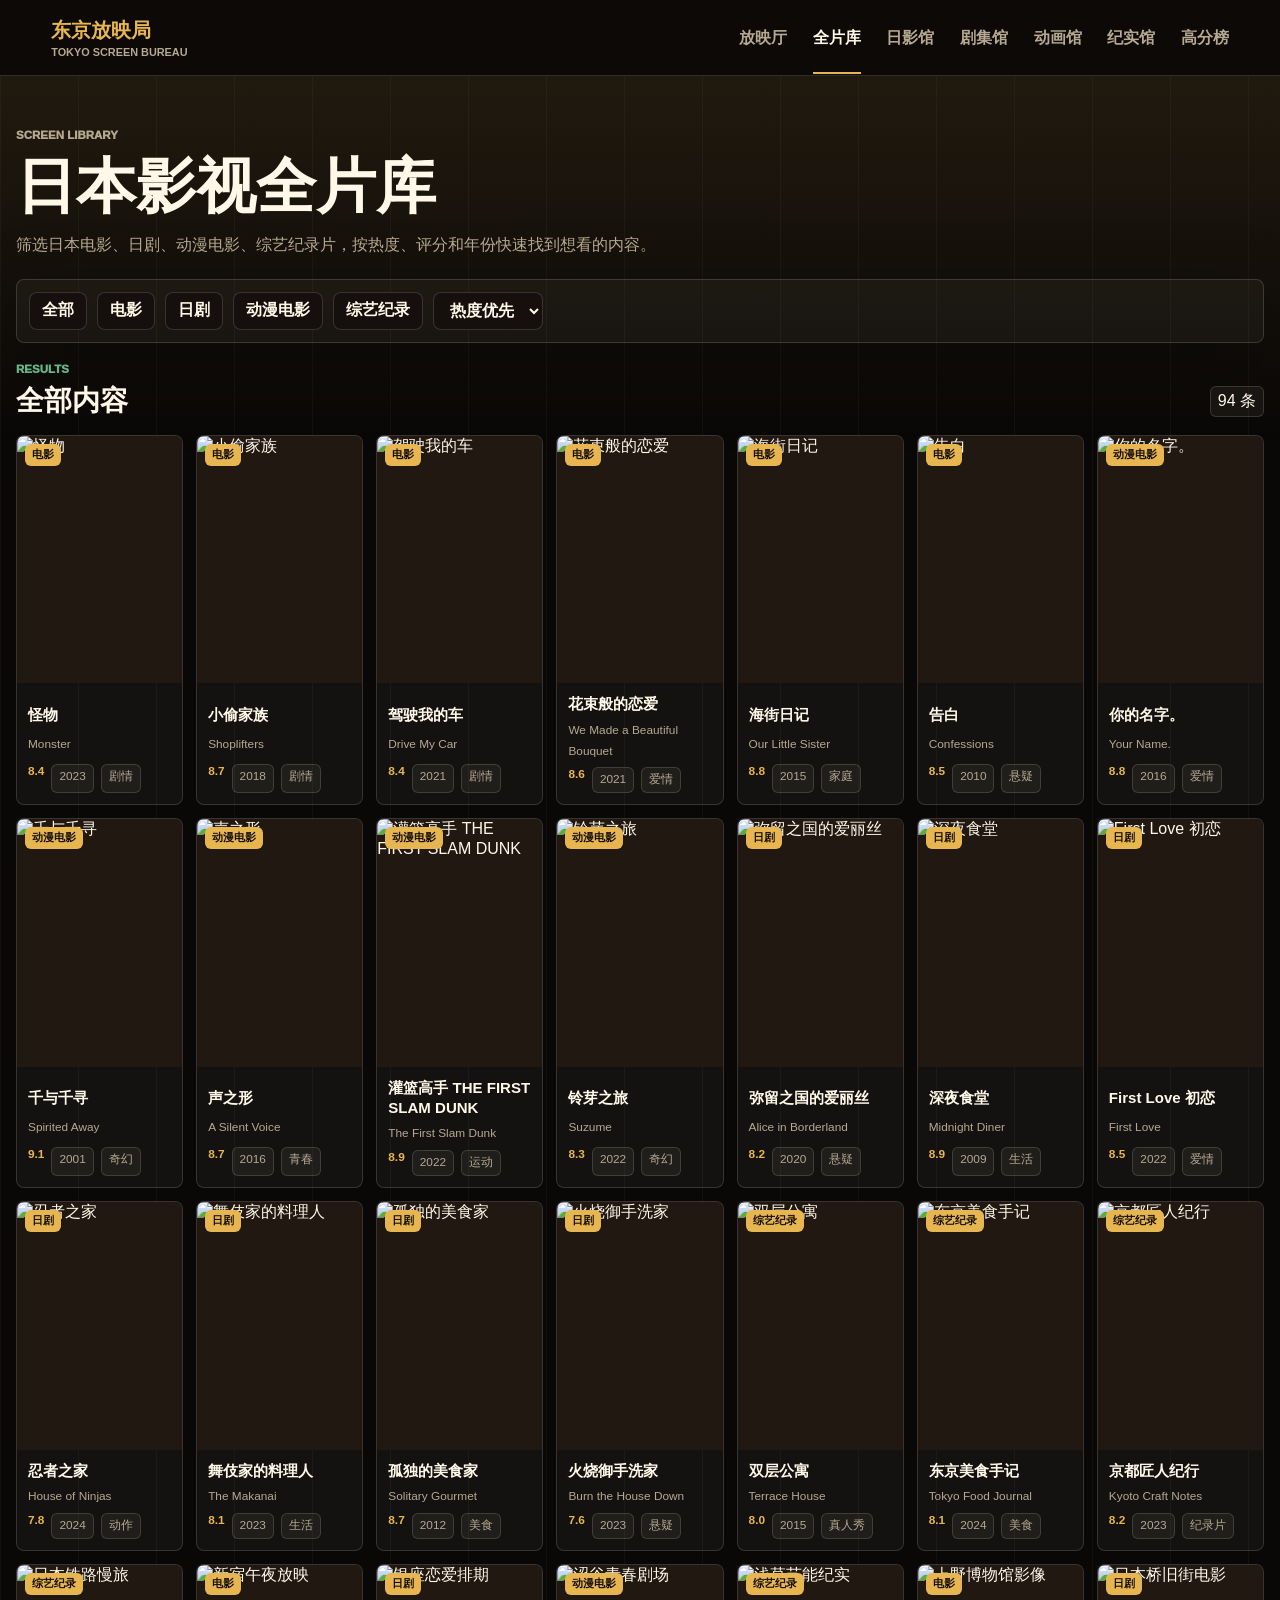
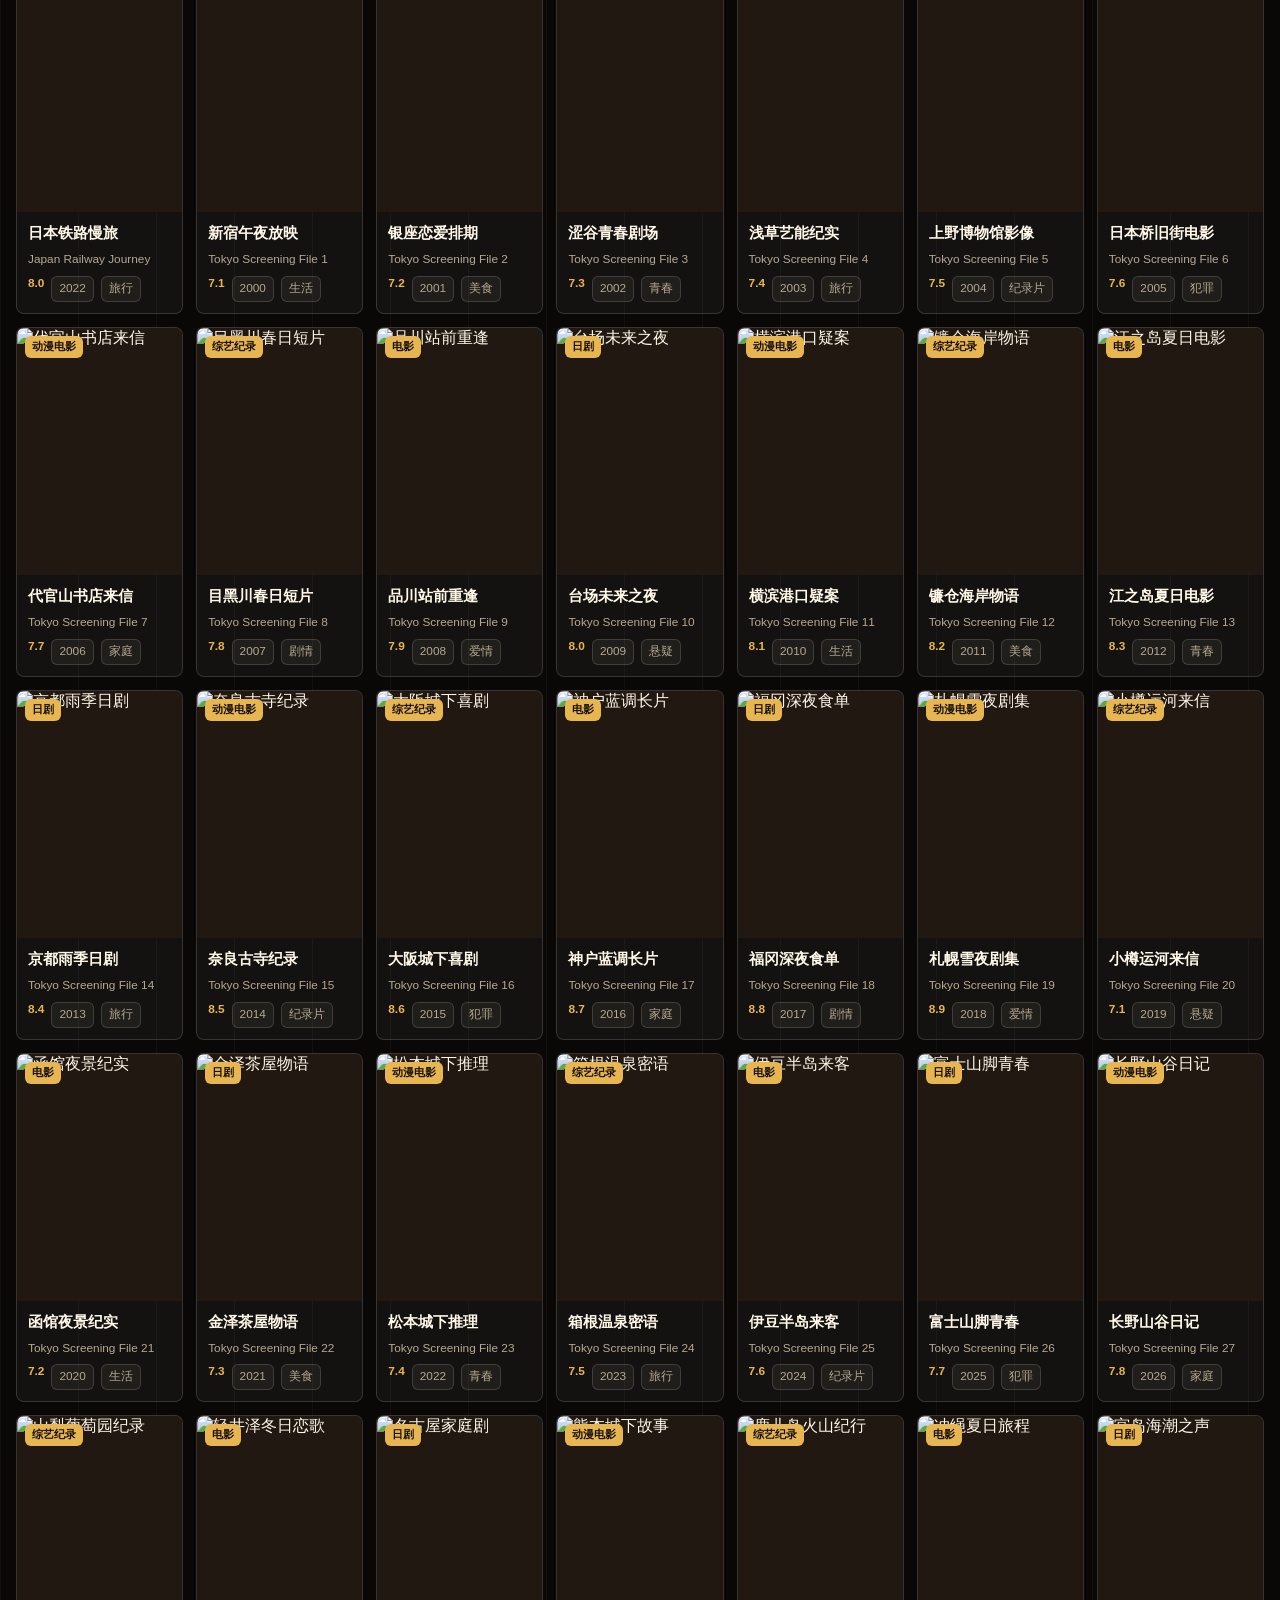
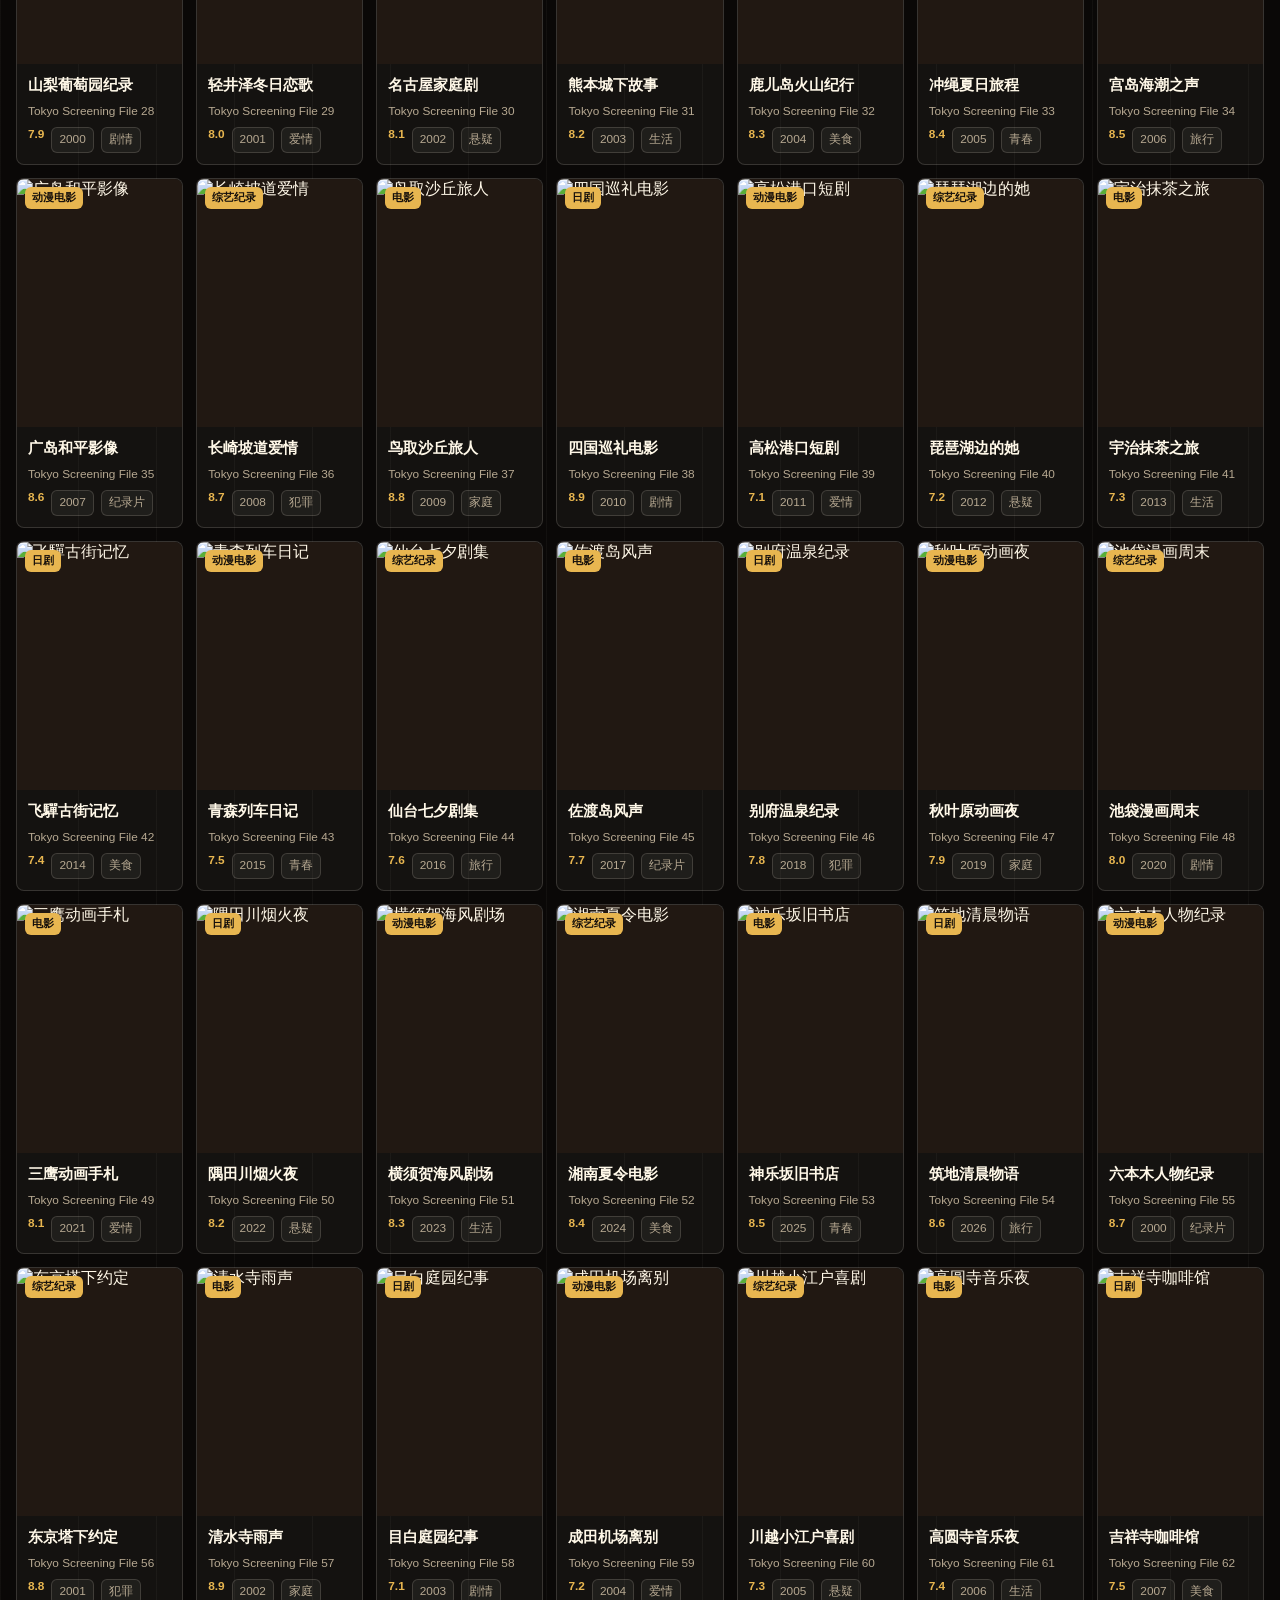
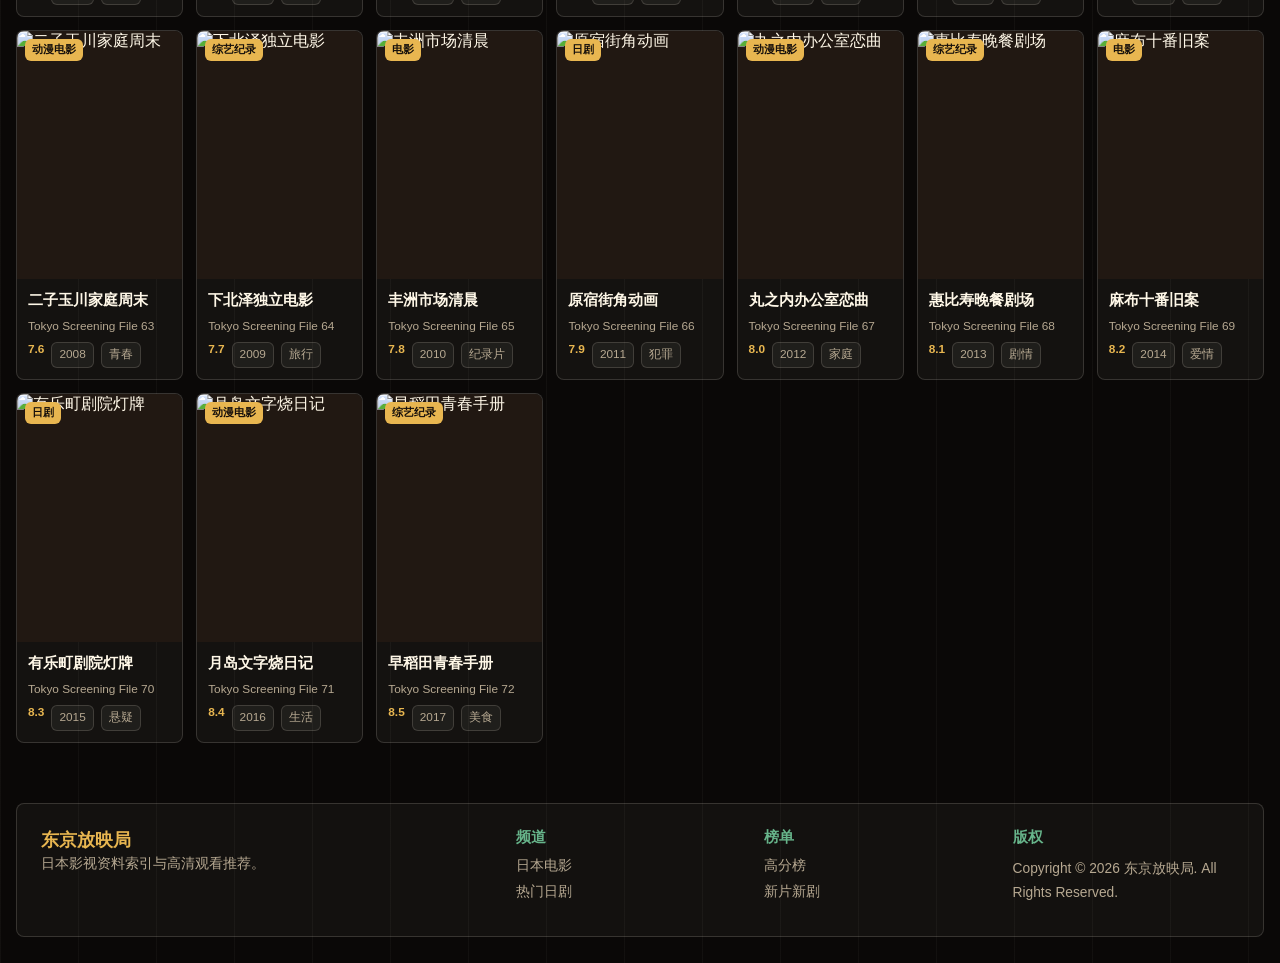
==== library.html @ 7291d85f "Initial site0004 Tokyo cinema site" ====
<!doctype html>
<html lang="zh-CN">
  <head>
    <meta charset="UTF-8" />
    <meta name="viewport" content="width=device-width, initial-scale=1.0" />
    <title>日本影视全片库-日本电影日剧动漫综艺纪录片高清在线观看索引</title>
    <meta name="keywords" content="日本影视片库,日本电影片库,日剧片库,日本动漫电影,日本综艺纪录片,日本电影高清在线观看,日本影视分类,高清片库" />
    <meta name="description" content="东京放映局全片库收录80+日本电影、日剧、动漫电影、综艺纪录片内容，支持按频道、类型、年份、评分和热度筛选。" />
    <link rel="stylesheet" href="./styles.css" />
  </head>
  <body data-page="library">
    <header class="cinema-header">
      <a class="mark" href="./index.html"><strong>东京放映局</strong><span>Tokyo Screen Bureau</span></a>
      <nav class="nav" aria-label="主导航">
        <a href="./index.html">放映厅</a>
        <a class="active" href="./library.html">全片库</a>
        <a href="./library.html?kind=电影">日影馆</a>
        <a href="./library.html?kind=日剧">剧集馆</a>
        <a href="./library.html?kind=动漫电影">动画馆</a>
        <a href="./library.html?kind=综艺纪录">纪实馆</a>
        <a href="./library.html?sort=score">高分榜</a>
      </nav>
    </header>
    <main>
      <section class="page-hero">
        <p class="overline">Screen Library</p>
        <h1>日本影视全片库</h1>
        <p>筛选日本电影、日剧、动漫电影、综艺纪录片，按热度、评分和年份快速找到想看的内容。</p>
      </section>
      <section class="filters">
        <button data-kind="全部">全部</button>
        <button data-kind="电影">电影</button>
        <button data-kind="日剧">日剧</button>
        <button data-kind="动漫电影">动漫电影</button>
        <button data-kind="综艺纪录">综艺纪录</button>
        <select id="sortSelect" aria-label="排序">
          <option value="hot">热度优先</option>
          <option value="score">评分优先</option>
          <option value="year">年份优先</option>
        </select>
      </section>
      <section class="section tight">
        <div class="section-head">
          <div><p class="overline">Results</p><h2 id="libraryTitle">全部内容</h2></div>
          <span class="count" id="resultCount">0 条</span>
        </div>
        <div class="poster-grid" id="libraryGrid"></div>
      </section>
    </main>
    <footer class="footer">
      <div class="footer-main"><strong>东京放映局</strong><p>日本影视资料索引与高清观看推荐。</p></div>
      <div><h3>频道</h3><a href="./library.html?kind=电影">日本电影</a><a href="./library.html?kind=日剧">热门日剧</a></div>
      <div><h3>榜单</h3><a href="./library.html?sort=score">高分榜</a><a href="./library.html?sort=year">新片新剧</a></div>
      <div><h3>版权</h3><p>Copyright © 2026 东京放映局. All Rights Reserved.</p></div>
    </footer>
    <script src="./app.js"></script>
  </body>
</html>
---- styles.css ----
:root {
  color-scheme: dark;
  font-family: "Microsoft YaHei UI", "PingFang SC", "Noto Sans SC", Arial, sans-serif;
  --bg: #0a0807;
  --ink: #fff8e8;
  --soft: #b6a891;
  --line: rgba(255, 248, 232, .15);
  --panel: #15100d;
  --panel2: #211812;
  --gold: #e8b650;
  --red: #c74332;
  --green: #67b58b;
}

* { box-sizing: border-box; }
html { scroll-behavior: smooth; }
body {
  margin: 0;
  min-height: 100vh;
  color: var(--ink);
  background:
    linear-gradient(180deg, rgba(232,182,80,.12), transparent 440px),
    repeating-linear-gradient(90deg, rgba(255,248,232,.035) 0 1px, transparent 1px 78px),
    var(--bg);
}
a { color: inherit; text-decoration: none; }
img { display: block; max-width: 100%; }
h1,h2,h3,p { margin-top: 0; }

.cinema-header {
  position: sticky;
  top: 0;
  z-index: 30;
  display: grid;
  grid-template-columns: auto minmax(0, 1fr);
  gap: 24px;
  align-items: center;
  min-height: 76px;
  padding: 0 clamp(16px, 4vw, 56px);
  border-bottom: 1px solid var(--line);
  background: rgba(10, 8, 7, .9);
  backdrop-filter: blur(18px);
}
.mark { display: grid; gap: 2px; white-space: nowrap; }
.mark strong { color: var(--gold); font-size: 1.22rem; letter-spacing: 0; }
.mark span { color: var(--soft); font-size: .68rem; font-weight: 900; text-transform: uppercase; }
.nav { display: flex; justify-content: end; gap: clamp(10px, 2vw, 26px); overflow-x: auto; color: var(--soft); white-space: nowrap; font-weight: 900; }
.nav a { padding: 26px 0 23px; border-bottom: 2px solid transparent; }
.nav a.active,.nav a:hover { color: var(--ink); border-color: var(--gold); }

.hero {
  width: min(1440px, calc(100% - 32px));
  margin: 26px auto 0;
  display: grid;
  grid-template-columns: minmax(320px, .95fr) minmax(280px, .62fr) minmax(320px, .9fr);
  gap: 14px;
}
.hero-copy,.screen-card,.showtime,.rank,.filters,.detail-copy {
  border: 1px solid var(--line);
  border-radius: 8px;
  background: linear-gradient(135deg, rgba(255,248,232,.07), rgba(255,248,232,.025));
  box-shadow: 0 24px 80px rgba(0,0,0,.28);
}
.hero-copy { min-height: 420px; display: grid; align-content: center; padding: clamp(24px, 5vw, 54px); }
.overline { margin-bottom: 10px; color: var(--green); font-size: .72rem; font-weight: 950; text-transform: uppercase; letter-spacing: 0; }
h1 { margin-bottom: 14px; font-size: clamp(2.15rem, 4.7vw, 4.9rem); line-height: 1.02; letter-spacing: 0; }
h2 { margin-bottom: 0; font-size: clamp(1.35rem, 2.2vw, 2.35rem); line-height: 1.14; }
.hero-copy p:not(.overline),.page-hero p,.feature small,.poster-info p,.footer p,.detail-copy p { color: var(--soft); line-height: 1.72; }
.hero-actions { display: flex; flex-wrap: wrap; gap: 10px; margin-top: 20px; }
.button { display: inline-flex; align-items: center; justify-content: center; min-height: 42px; padding: 0 15px; border-radius: 8px; font-weight: 950; border: 1px solid var(--line); }
.button.gold { color: #16100c; background: var(--gold); border-color: var(--gold); }
.button.line { color: var(--gold); background: rgba(232,182,80,.08); }

.screen-card { min-height: 420px; overflow: hidden; }
.screen-card a { position: relative; display: block; width: 100%; height: 100%; }
.screen-card img { width: 100%; height: 100%; object-fit: cover; }
.screen-card span {
  position: absolute;
  left: 14px;
  right: 14px;
  bottom: 14px;
  display: grid;
  gap: 4px;
  padding: 12px;
  border: 1px solid var(--line);
  border-radius: 8px;
  background: rgba(10,8,7,.82);
  backdrop-filter: blur(12px);
}
.screen-card b { font-size: 1.04rem; }
.screen-card em { color: var(--gold); font-style: normal; font-weight: 950; }
.showtime { padding: 14px; }
#showtimeList,.feature-list { display: grid; gap: 10px; }
.feature {
  display: grid;
  grid-template-columns: 76px 1fr auto;
  gap: 12px;
  align-items: center;
  min-height: 104px;
  padding: 9px;
  border: 1px solid var(--line);
  border-radius: 8px;
  background: rgba(255,248,232,.045);
}
.feature img { width: 76px; aspect-ratio: 2/3; object-fit: cover; border-radius: 6px; }
.feature b,.feature small { display: block; }
.feature small { margin-top: 6px; font-size: .78rem; }
.feature em { color: var(--gold); font-style: normal; font-weight: 950; }

.ticket-row,.section,.page-hero,.filters,.footer {
  width: min(1440px, calc(100% - 32px));
  margin-left: auto;
  margin-right: auto;
}
.ticket-row {
  display: grid;
  grid-template-columns: repeat(4, minmax(0,1fr));
  gap: 0;
  margin-top: 16px;
  border: 1px solid var(--line);
  border-radius: 8px;
  overflow: hidden;
  background: rgba(255,248,232,.035);
}
.ticket-row a { min-height: 108px; display: grid; align-content: center; gap: 5px; padding: 18px; border-right: 1px dashed rgba(232,182,80,.35); }
.ticket-row a:last-child { border-right: 0; }
.ticket-row span { color: var(--red); font-weight: 950; }
.ticket-row b { color: var(--gold); }
.ticket-row em { color: var(--soft); font-style: normal; font-size: .84rem; }

.section,.page-hero { padding-top: 50px; }
.section.tight { padding-top: 20px; }
.section-head { display: flex; justify-content: space-between; align-items: end; gap: 16px; margin-bottom: 18px; }
.section-head a { color: var(--gold); font-weight: 950; }
.split { display: grid; grid-template-columns: minmax(0, 1.1fr) minmax(310px, .72fr); gap: 18px; }
.rank { align-self: start; padding: 20px; }
.rank ol { list-style: none; margin: 18px 0 0; padding: 0; display: grid; gap: 9px; counter-reset: rank; }
.rank li { counter-increment: rank; }
.rank a { min-height: 48px; display: grid; grid-template-columns: 34px 1fr auto; align-items: center; gap: 10px; padding: 8px; border-radius: 8px; background: rgba(255,248,232,.05); }
.rank a::before { content: counter(rank, decimal-leading-zero); color: var(--red); font-weight: 950; }
.rank b { color: var(--gold); }

.poster-grid {
  display: grid;
  grid-template-columns: repeat(auto-fill, minmax(150px, 1fr));
  gap: 13px;
}
.poster-card { border: 1px solid var(--line); border-radius: 8px; overflow: hidden; background: rgba(255,248,232,.045); }
.poster-card a { display: grid; height: 100%; }
.poster { position: relative; aspect-ratio: 2/3; overflow: hidden; background: var(--panel2); }
.poster img { width: 100%; height: 100%; object-fit: cover; transition: transform .25s ease; }
.poster-card:hover .poster img { transform: scale(1.045); }
.poster span { position: absolute; left: 8px; top: 8px; padding: 4px 7px; color: #16100c; background: var(--gold); border-radius: 6px; font-size: .68rem; font-weight: 950; }
.poster-info { display: grid; gap: 6px; padding: 11px; }
.poster-info h3 { margin-bottom: 0; font-size: .94rem; line-height: 1.32; }
.poster-info p { margin: 0; font-size: .74rem; }
.meta,.detail-meta { display: flex; flex-wrap: wrap; gap: 7px; color: var(--soft); font-size: .74rem; }
.meta b { color: var(--gold); }
.meta em,.count,.detail-meta span { padding: 4px 7px; border: 1px solid var(--line); border-radius: 6px; font-style: normal; background: rgba(255,248,232,.05); }

.filters { margin-top: 20px; padding: 12px; display: flex; flex-wrap: wrap; gap: 10px; border: 1px solid var(--line); border-radius: 8px; background: rgba(255,248,232,.04); }
.filters button,.filters select { min-height: 38px; padding: 0 12px; color: var(--ink); border: 1px solid var(--line); border-radius: 8px; background: var(--panel); font: inherit; font-weight: 900; }

.detail {
  width: min(1180px, calc(100% - 32px));
  margin: 34px auto 0;
  display: grid;
  grid-template-columns: minmax(220px, 340px) minmax(0,1fr);
  gap: 18px;
}
.detail-poster { border: 1px solid var(--line); border-radius: 8px; overflow: hidden; background: var(--panel2); }
.detail-poster img { width: 100%; aspect-ratio: 2/3; object-fit: cover; }
.detail-copy { display: grid; align-content: center; padding: clamp(22px, 5vw, 48px); }
.origin { color: var(--gold); font-weight: 900; }
.detail-meta { margin: 12px 0 20px; }
.detail .button { width: max-content; margin-top: 12px; }

.footer {
  margin-top: 60px;
  margin-bottom: 26px;
  padding: 24px;
  display: grid;
  grid-template-columns: minmax(260px, 1.2fr) repeat(3, minmax(150px,.6fr));
  gap: 22px;
  border: 1px solid var(--line);
  border-radius: 8px;
  background: rgba(255,248,232,.04);
}
.footer strong { color: var(--gold); font-size: 1.12rem; }
.footer h3 { margin: 0 0 10px; color: var(--green); font-size: .92rem; }
.footer a,.footer p { display: block; margin: 0 0 8px; color: var(--soft); font-size: .86rem; }

@media (max-width: 1060px) {
  .cinema-header,.hero,.split,.detail { grid-template-columns: 1fr; }
  .cinema-header { padding: 14px 16px; }
  .nav { justify-content: start; }
  .hero-copy,.screen-card { min-height: 330px; }
  .ticket-row,.footer { grid-template-columns: repeat(2,minmax(0,1fr)); }
}
@media (max-width: 640px) {
  .poster-grid { grid-template-columns: repeat(2,minmax(0,1fr)); }
  .ticket-row,.footer { grid-template-columns: 1fr; }
  .ticket-row a { border-right: 0; border-bottom: 1px dashed rgba(232,182,80,.35); }
  h1 { font-size: 2.25rem; }
}
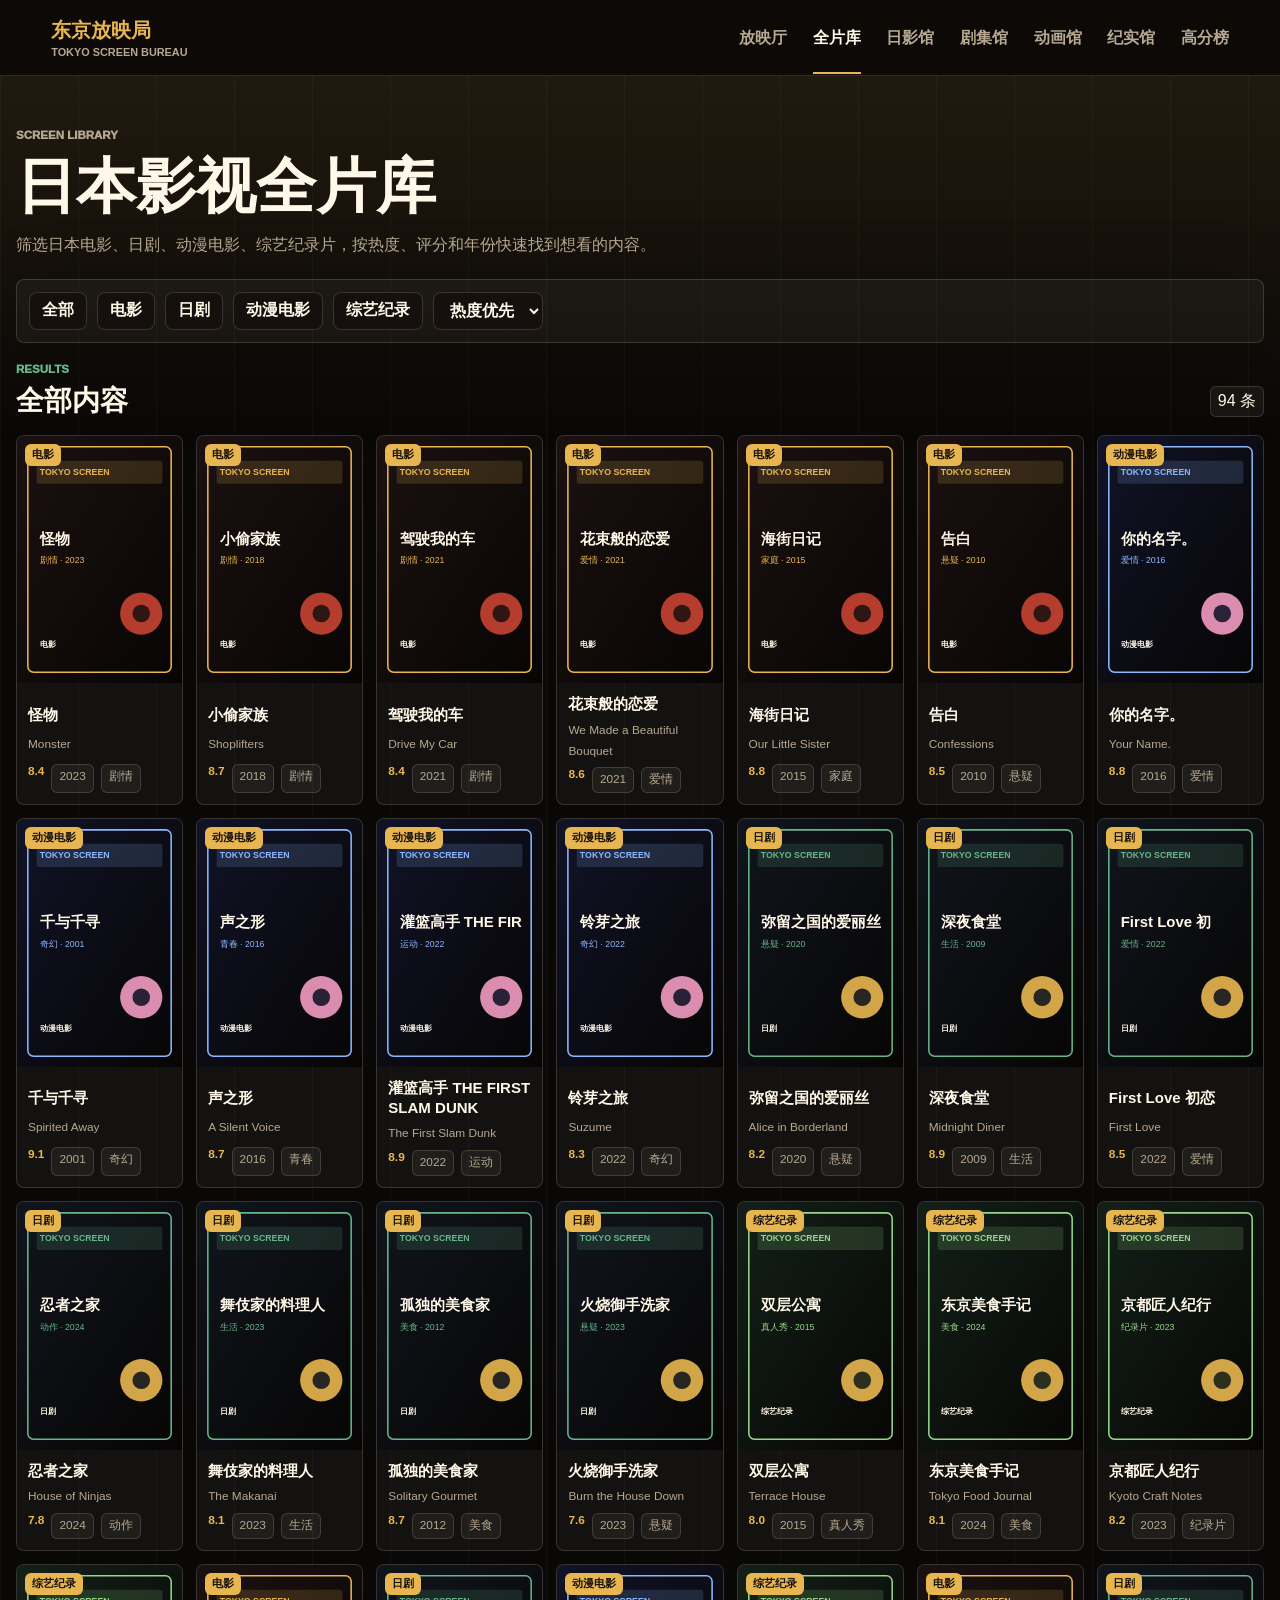
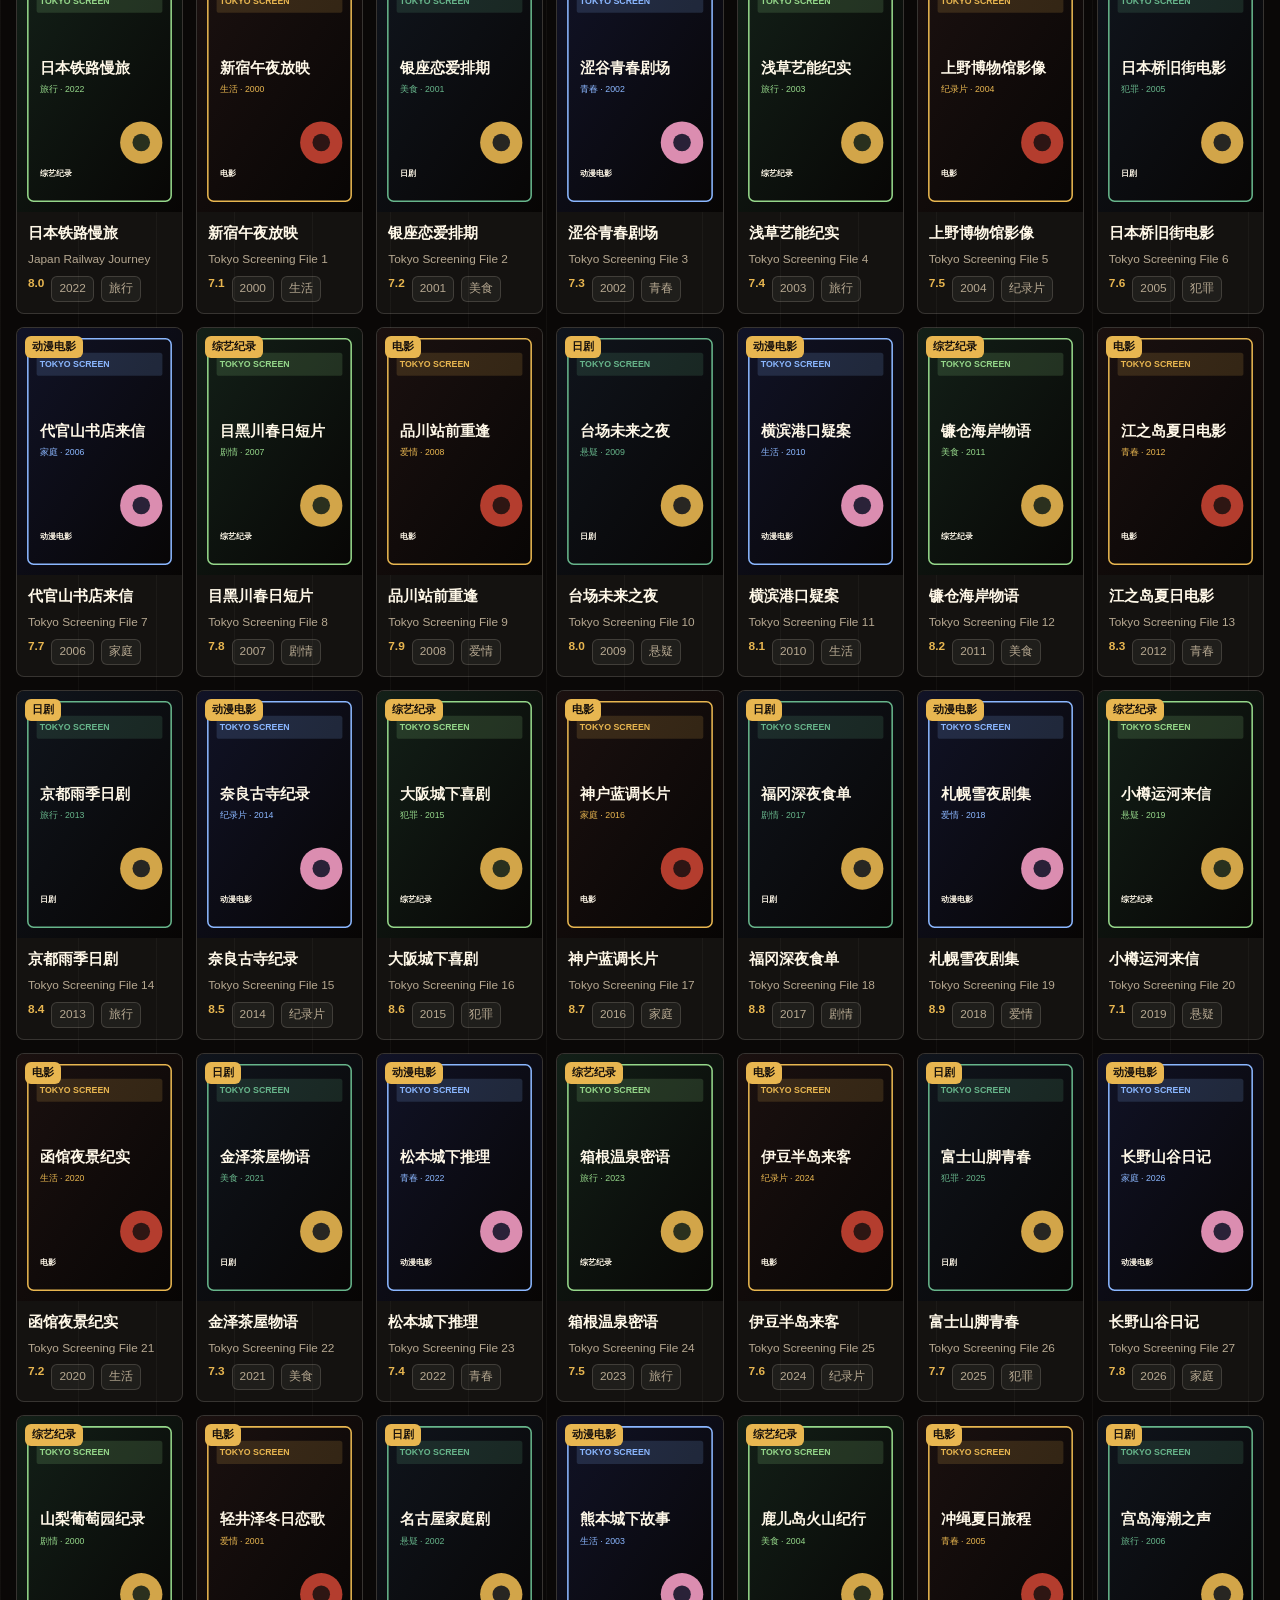
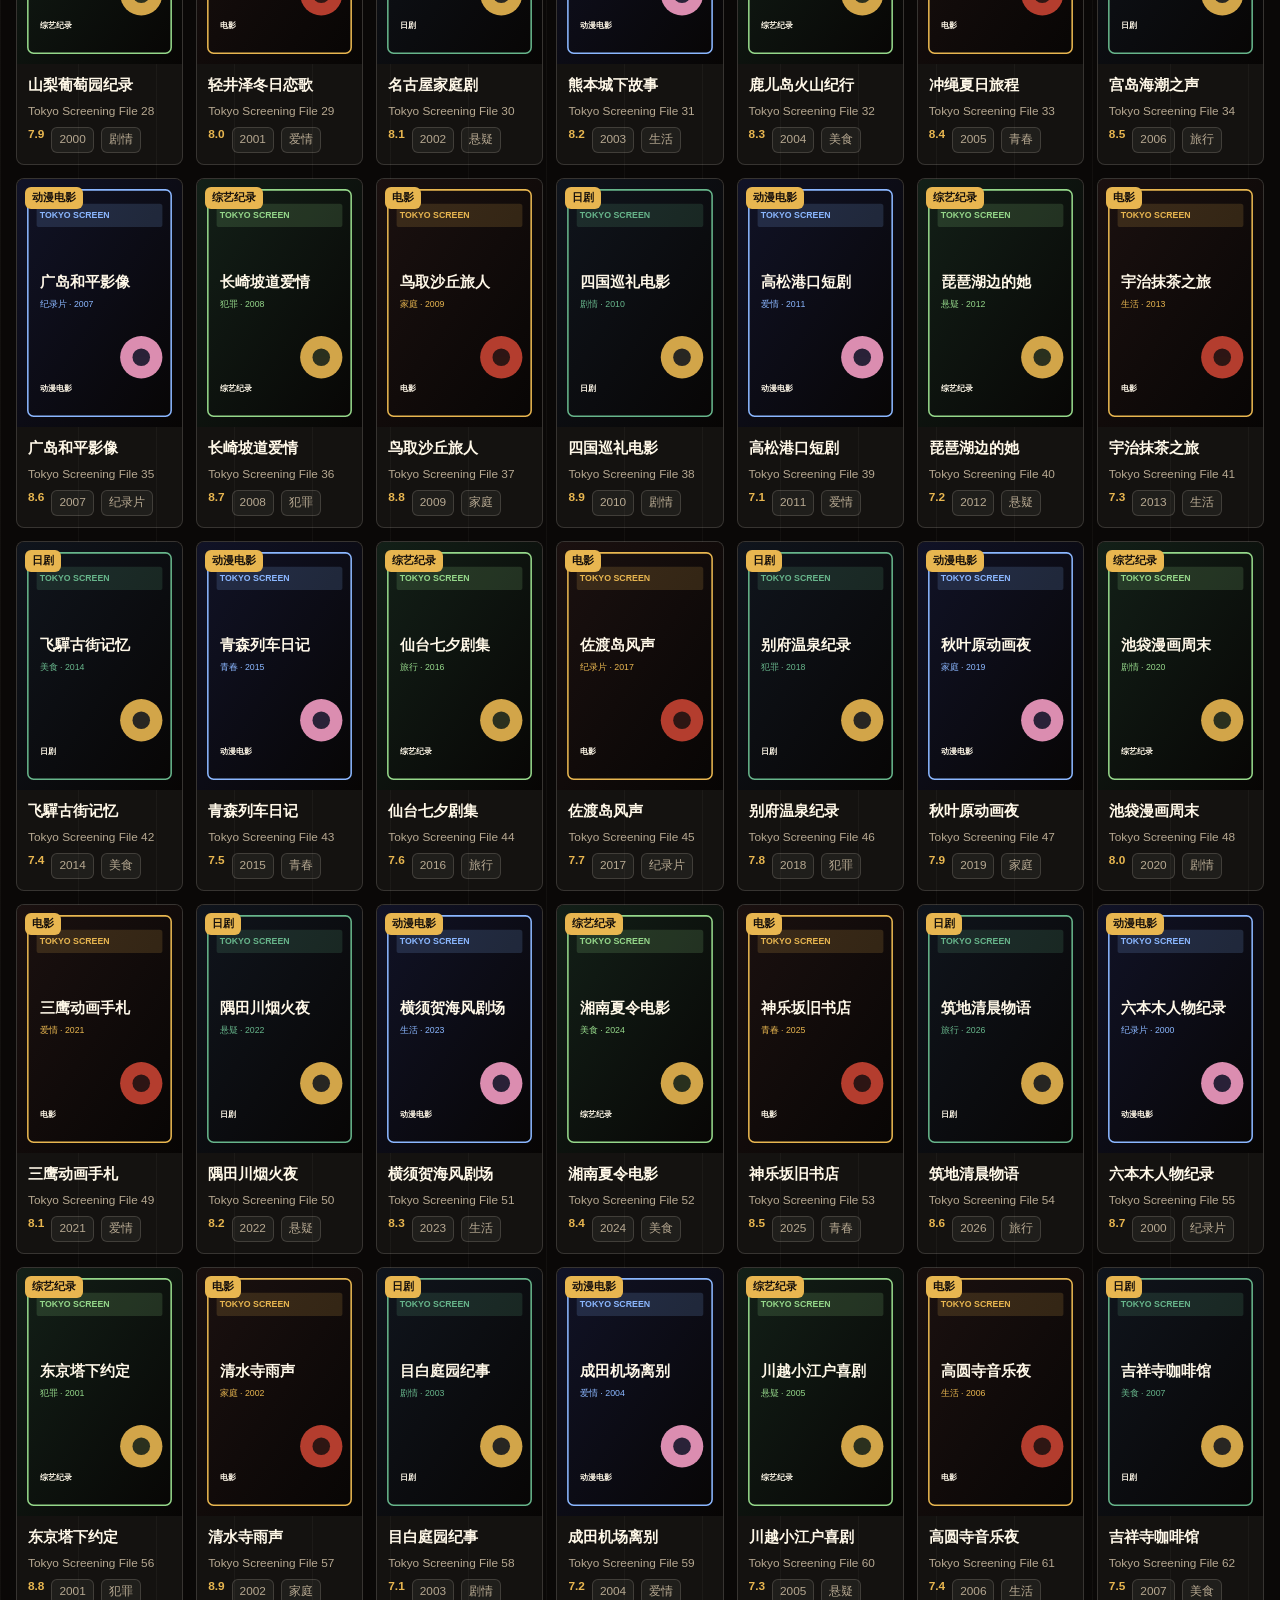
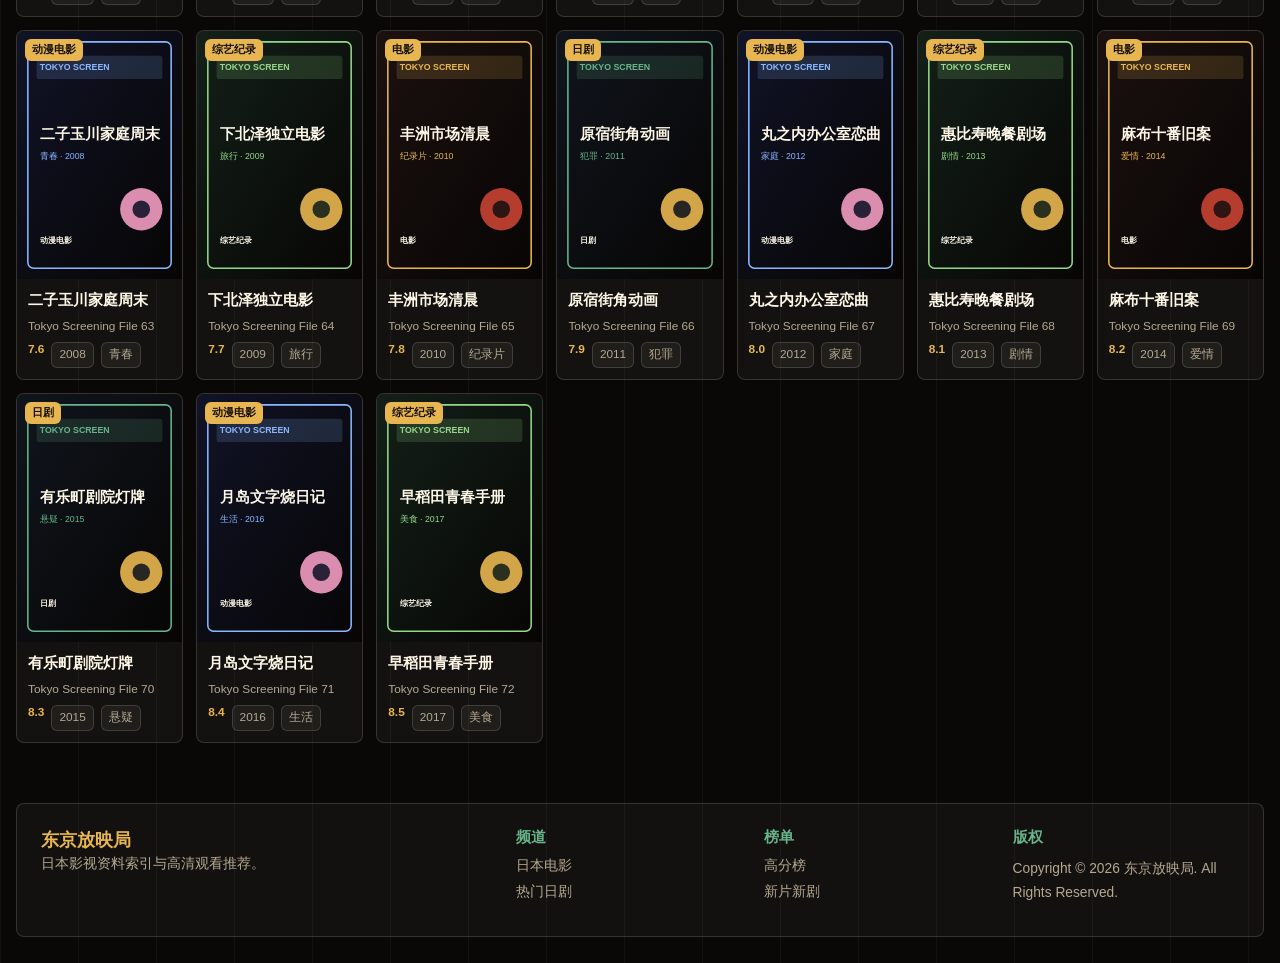
==== commit 02c9456d: "Show safe posters before remote images" ====
--- a/library.html
+++ b/library.html
@@ -53,6 +53,6 @@
       <div><h3>榜单</h3><a href="./library.html?sort=score">高分榜</a><a href="./library.html?sort=year">新片新剧</a></div>
       <div><h3>版权</h3><p>Copyright © 2026 东京放映局. All Rights Reserved.</p></div>
     </footer>
-    <script src="./app.js"></script>
+    <script src="./app.js?v=20260707-imgsafe2"></script>
   </body>
 </html>
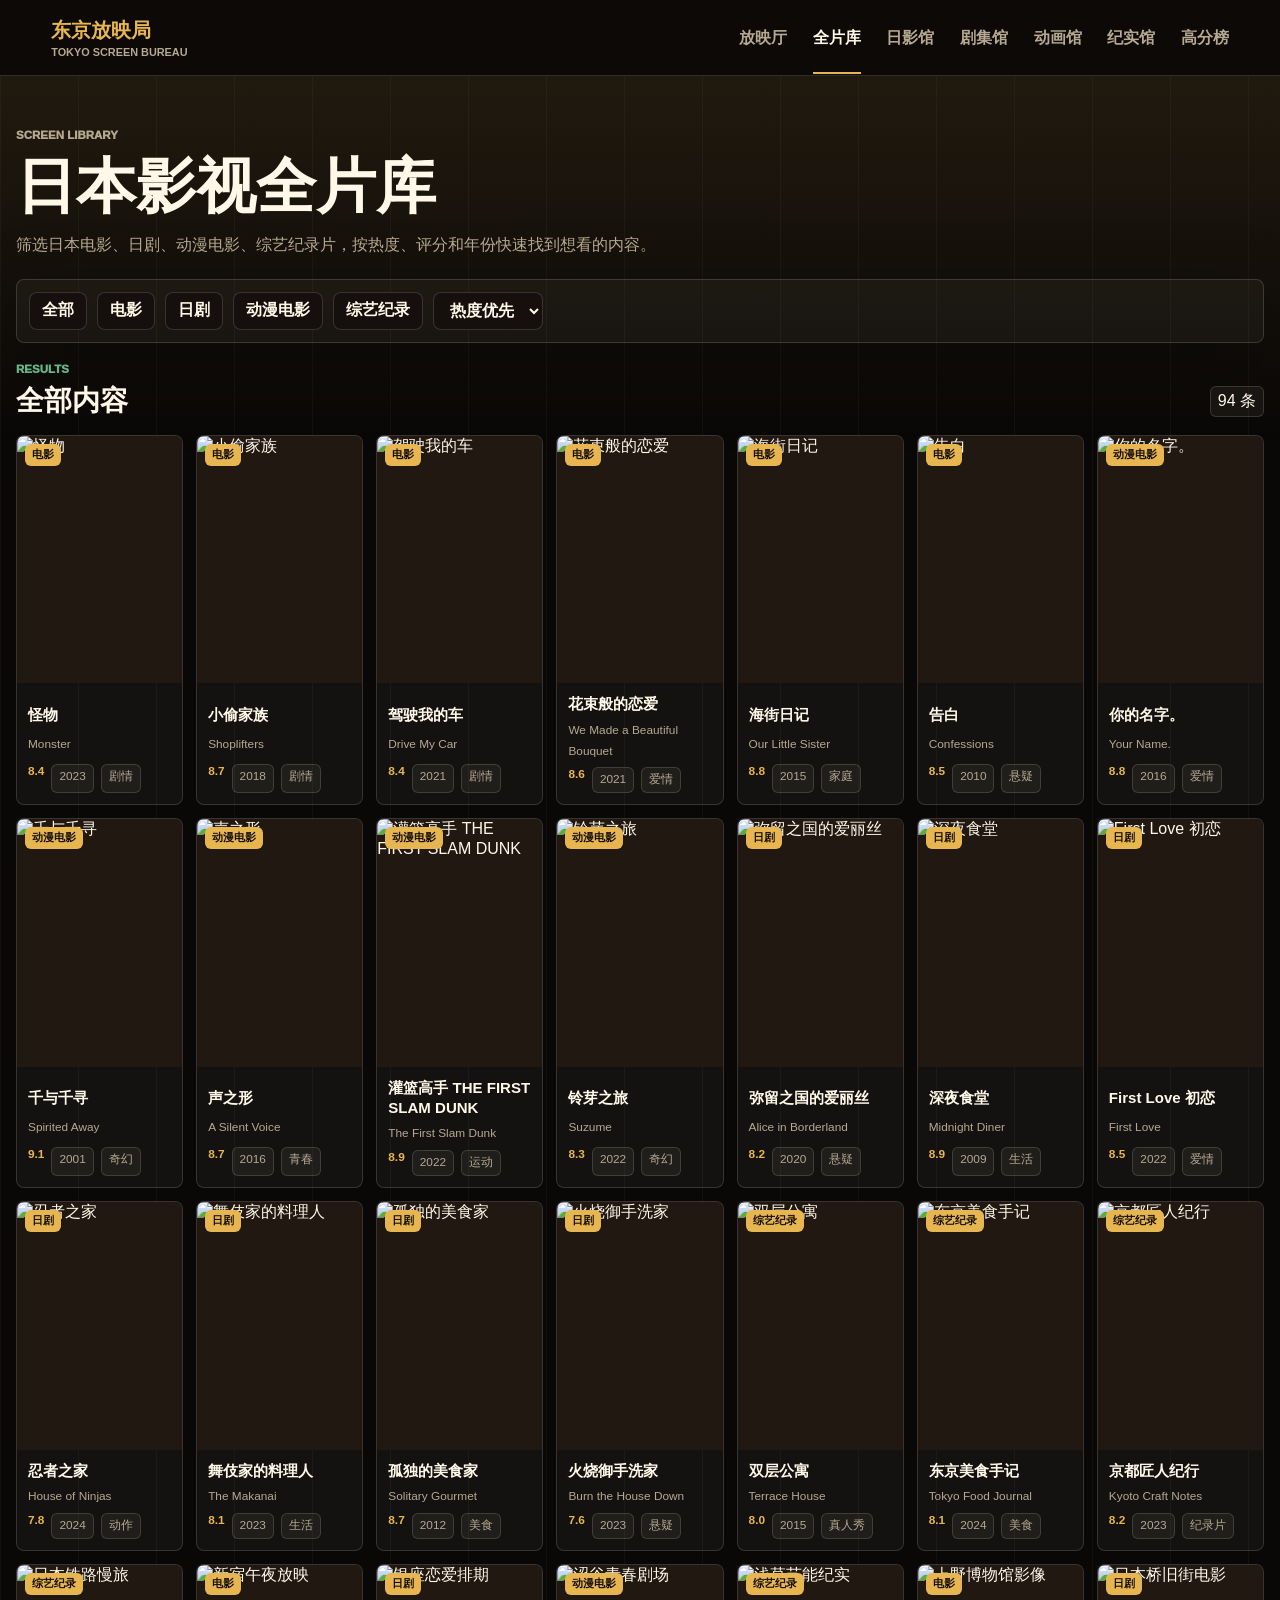
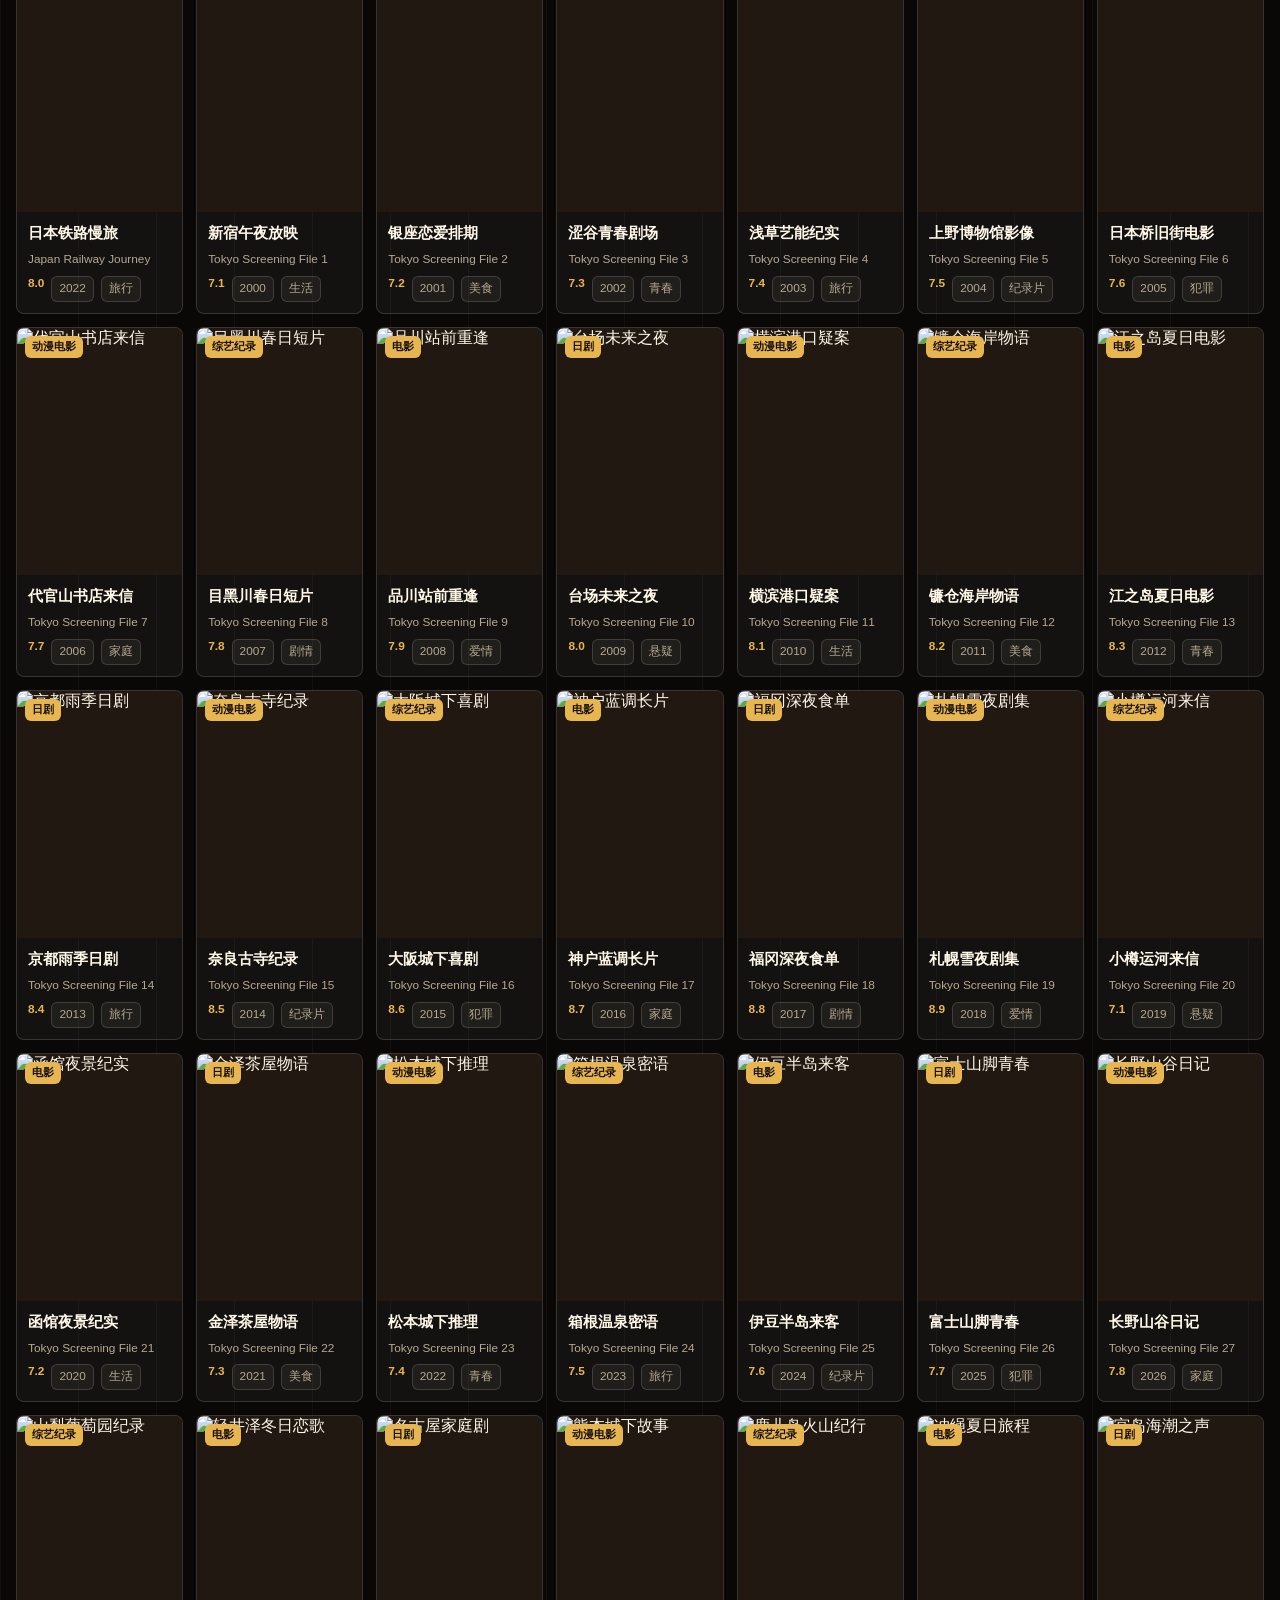
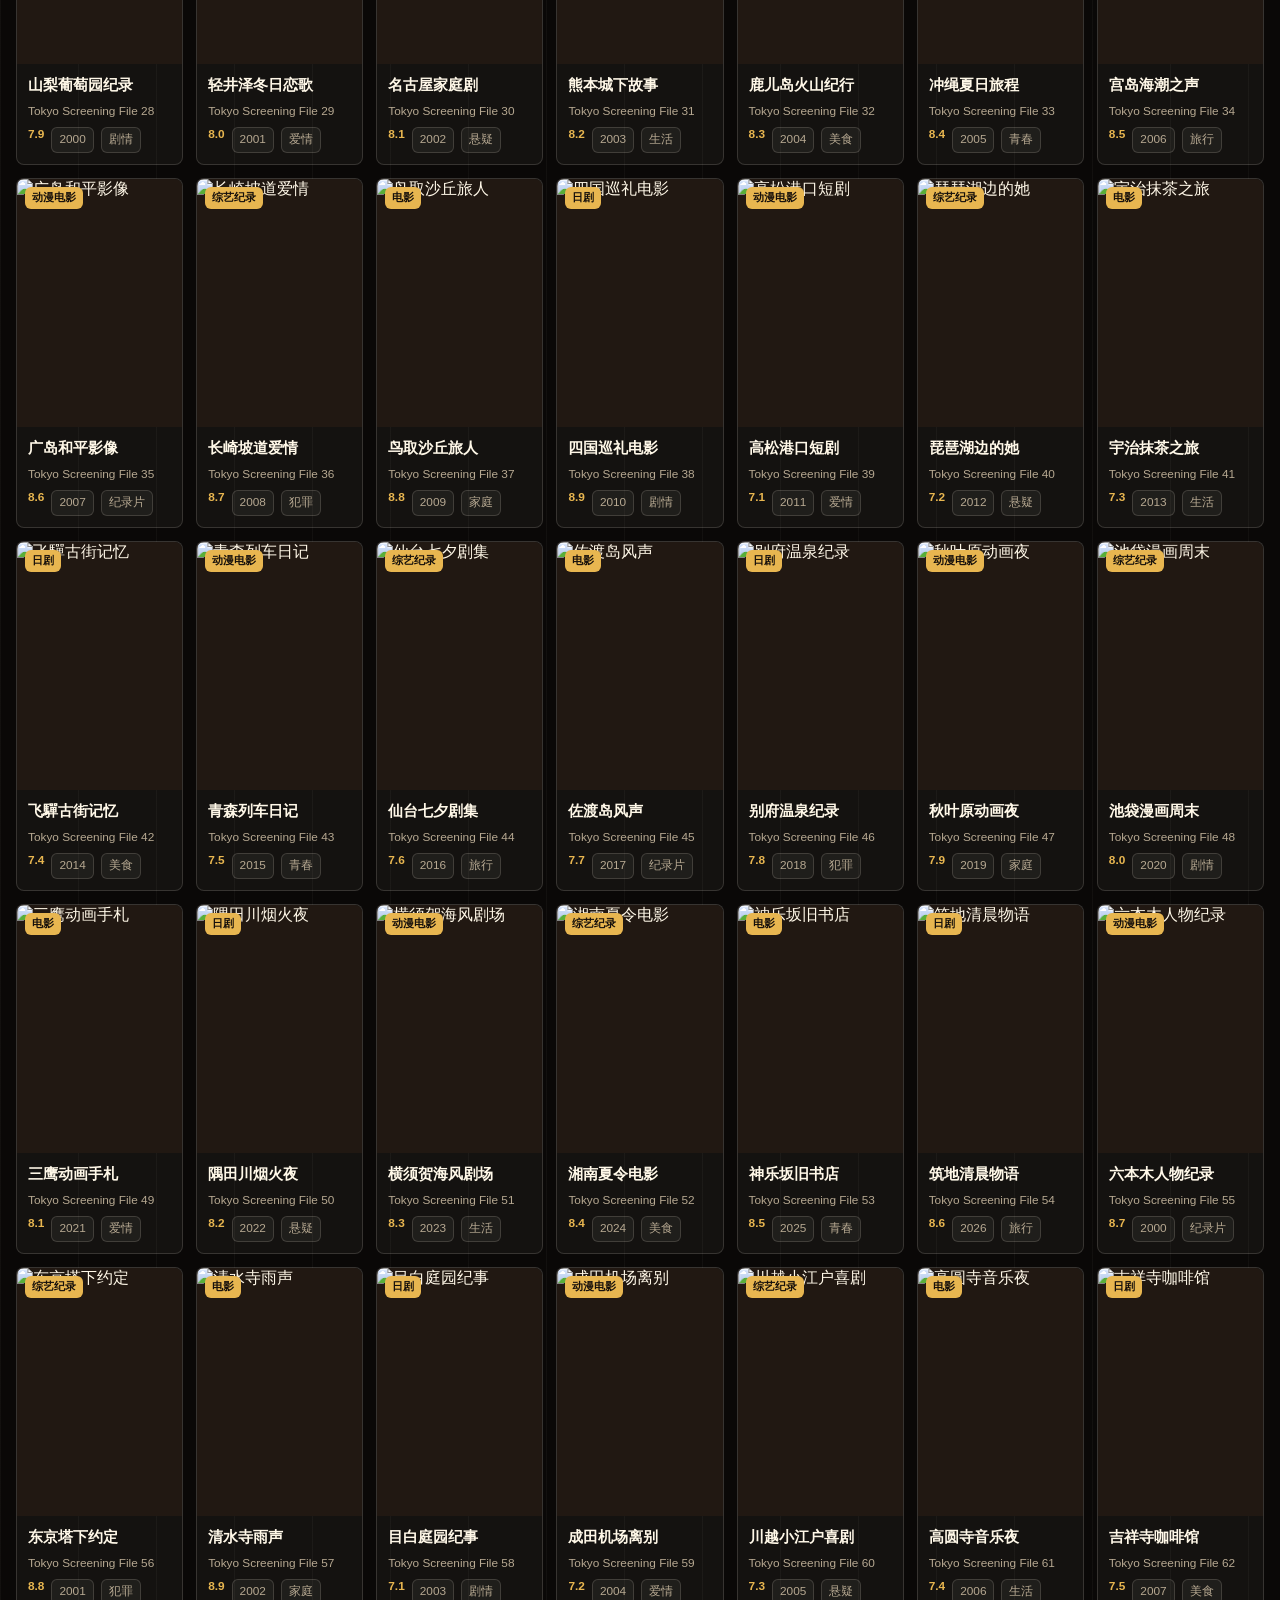
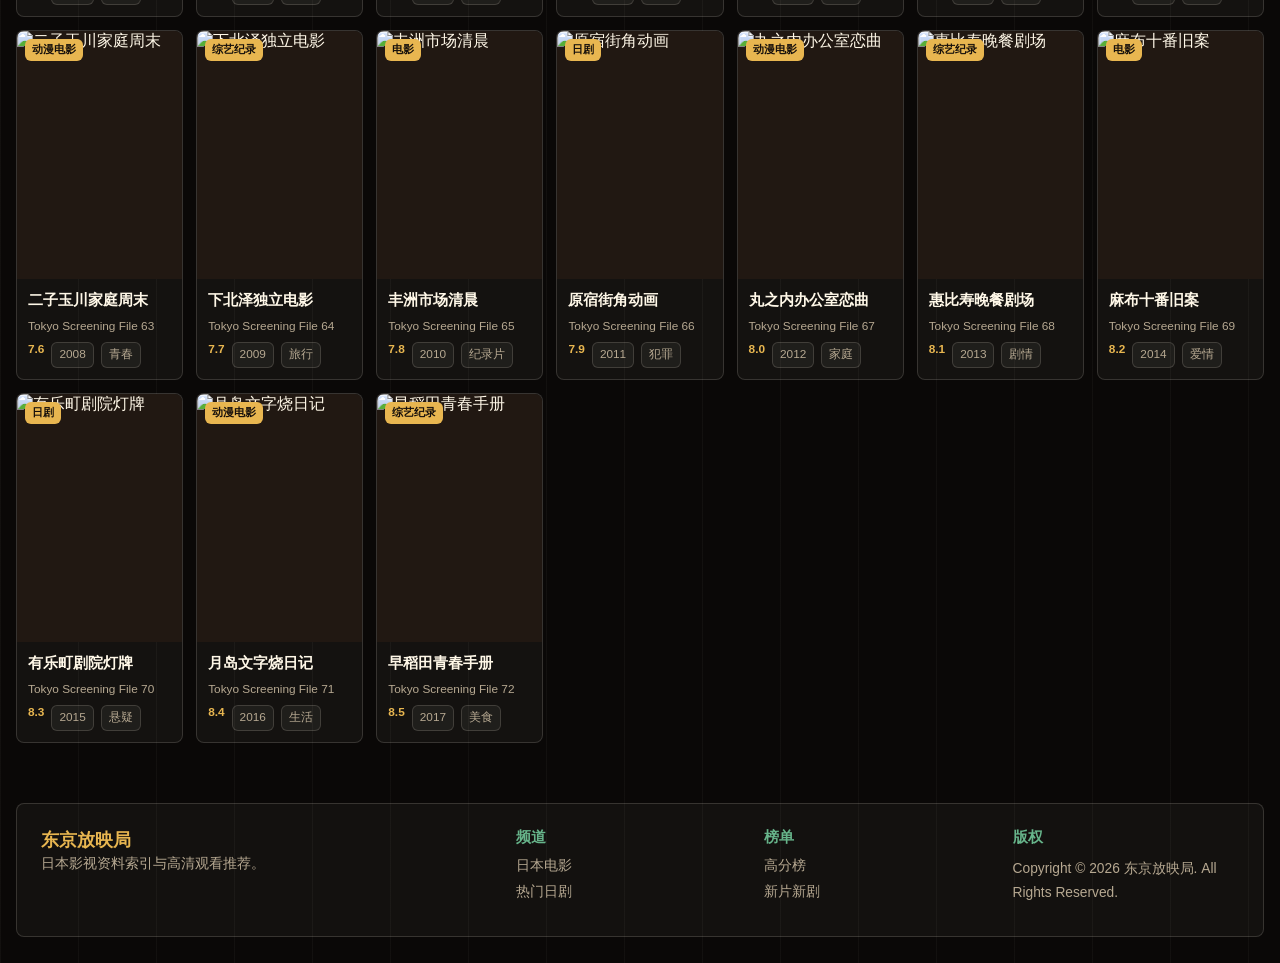
==== commit 90567e9f: "Sync local poster assets" ====
--- a/library.html
+++ b/library.html
@@ -53,6 +53,6 @@
       <div><h3>榜单</h3><a href="./library.html?sort=score">高分榜</a><a href="./library.html?sort=year">新片新剧</a></div>
       <div><h3>版权</h3><p>Copyright © 2026 东京放映局. All Rights Reserved.</p></div>
     </footer>
-    <script src="./app.js?v=20260707-imgsafe2"></script>
+    <script src="./app.js?v=20260707-localposters"></script>
   </body>
 </html>
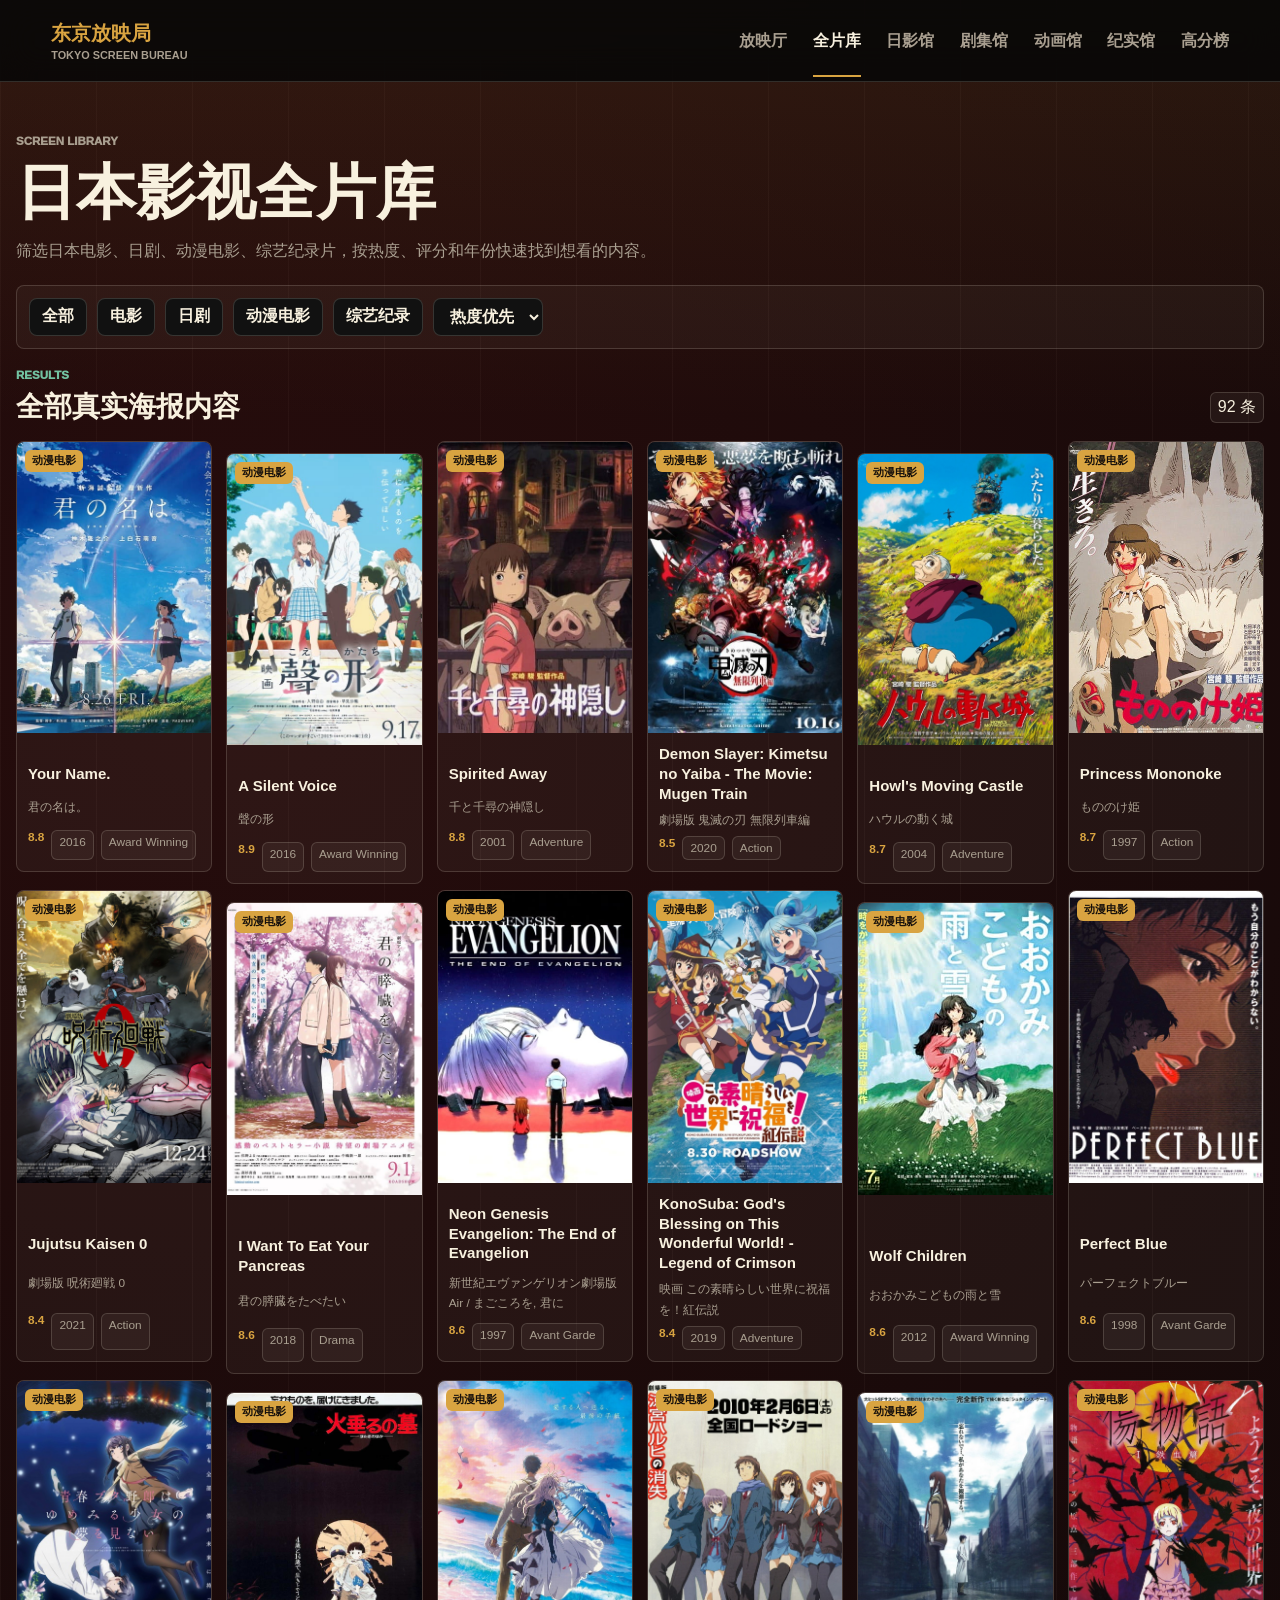
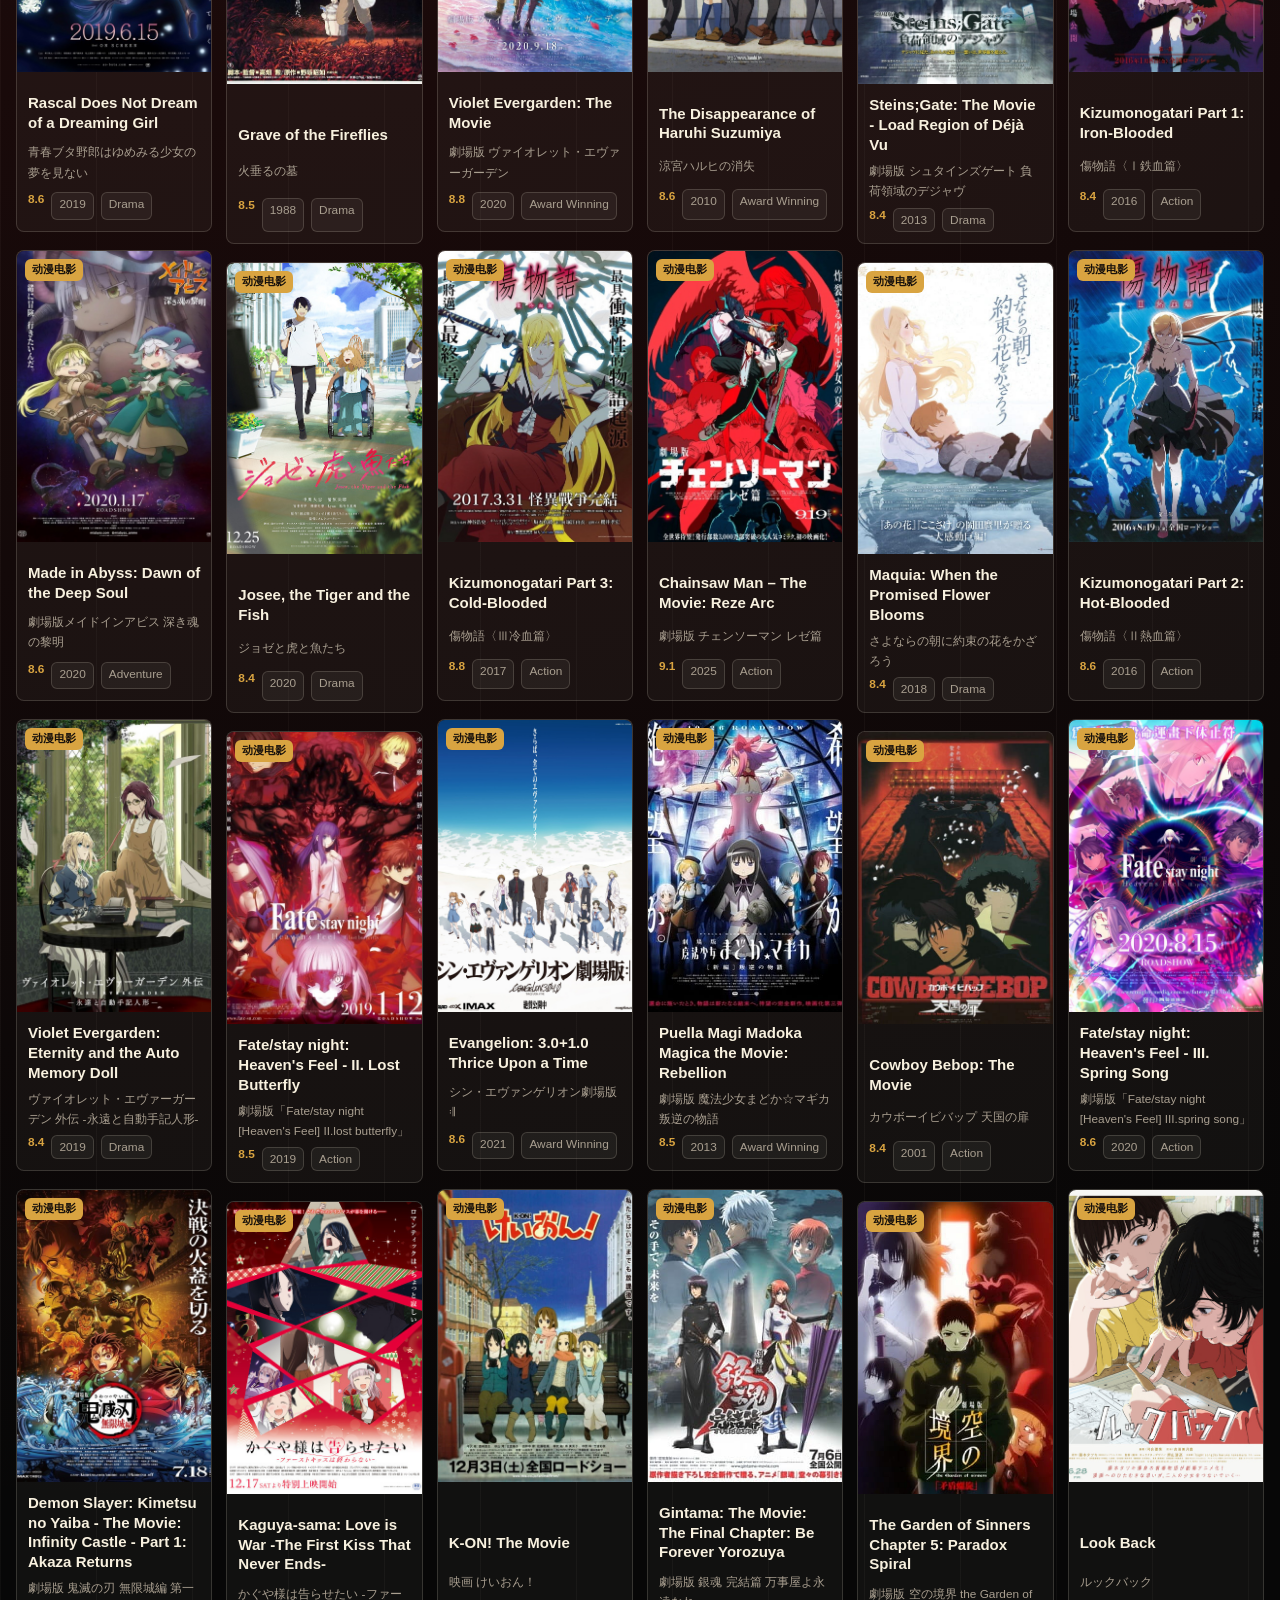
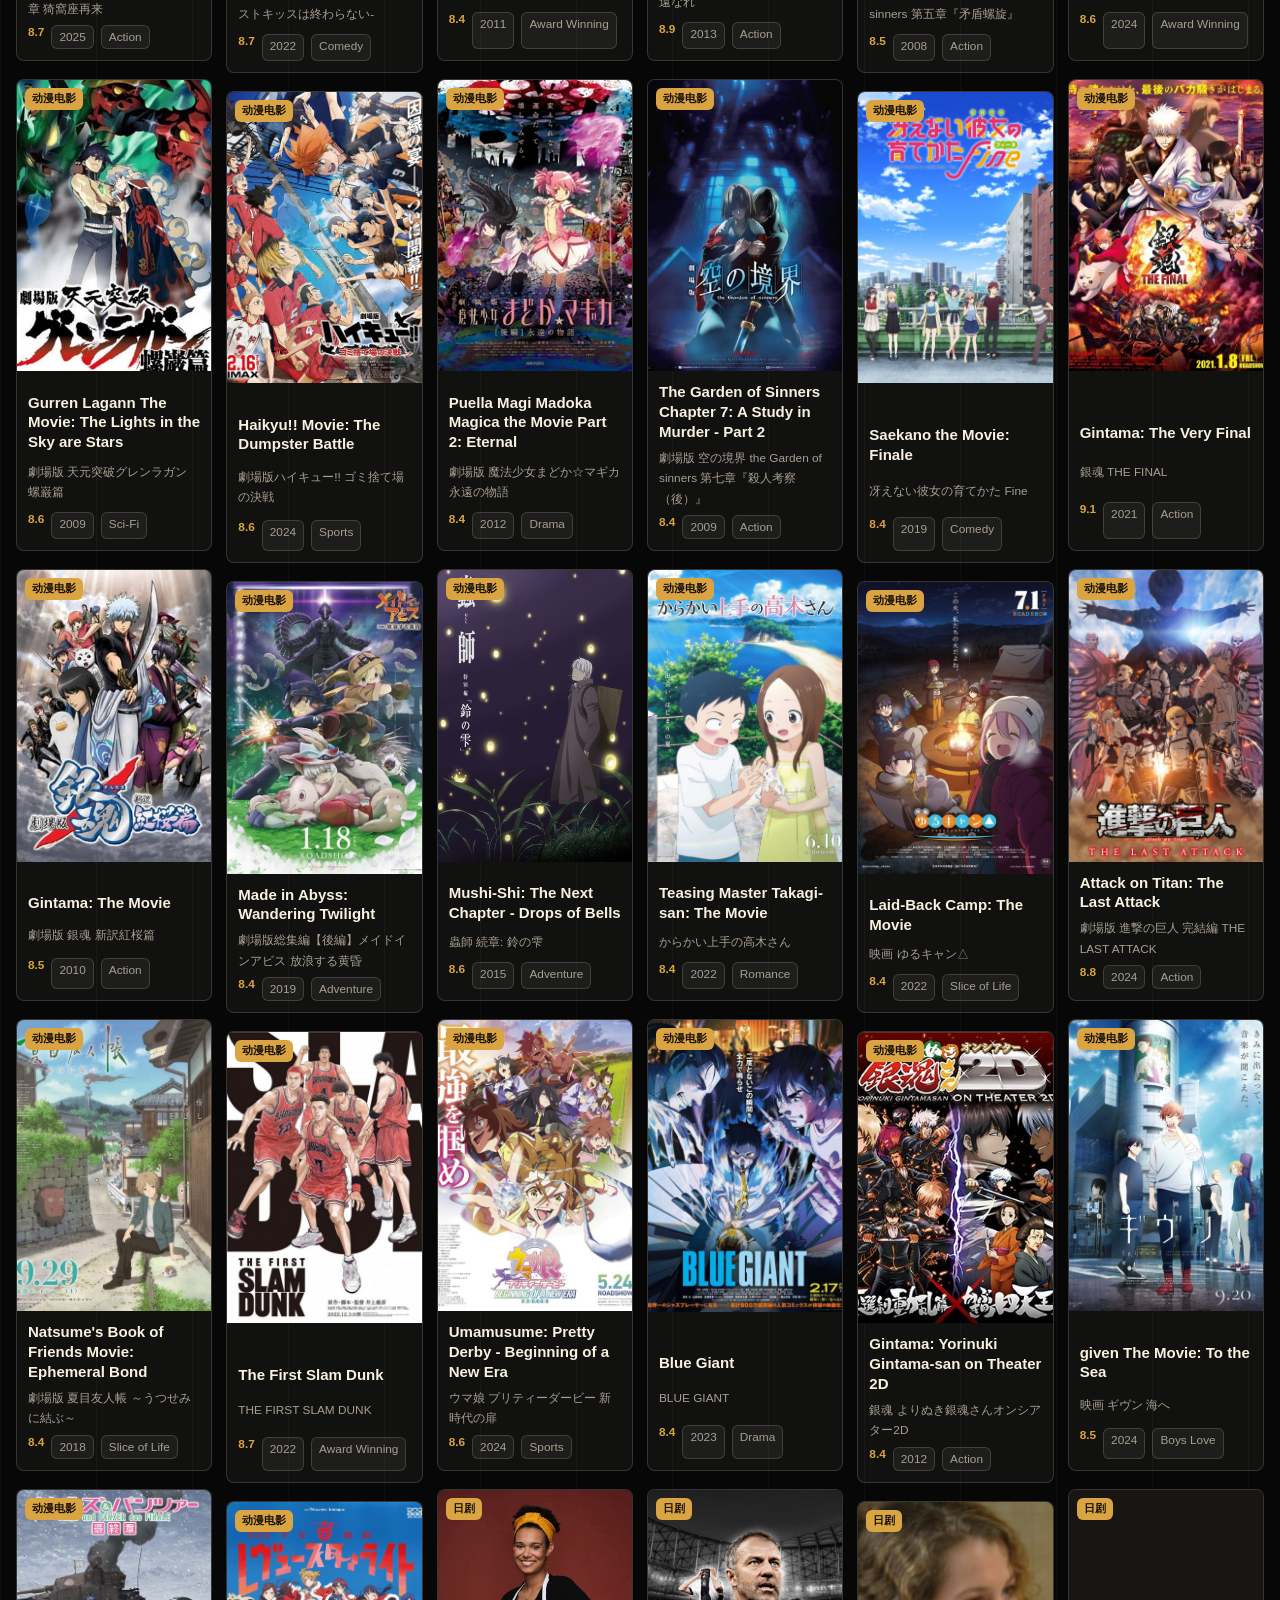
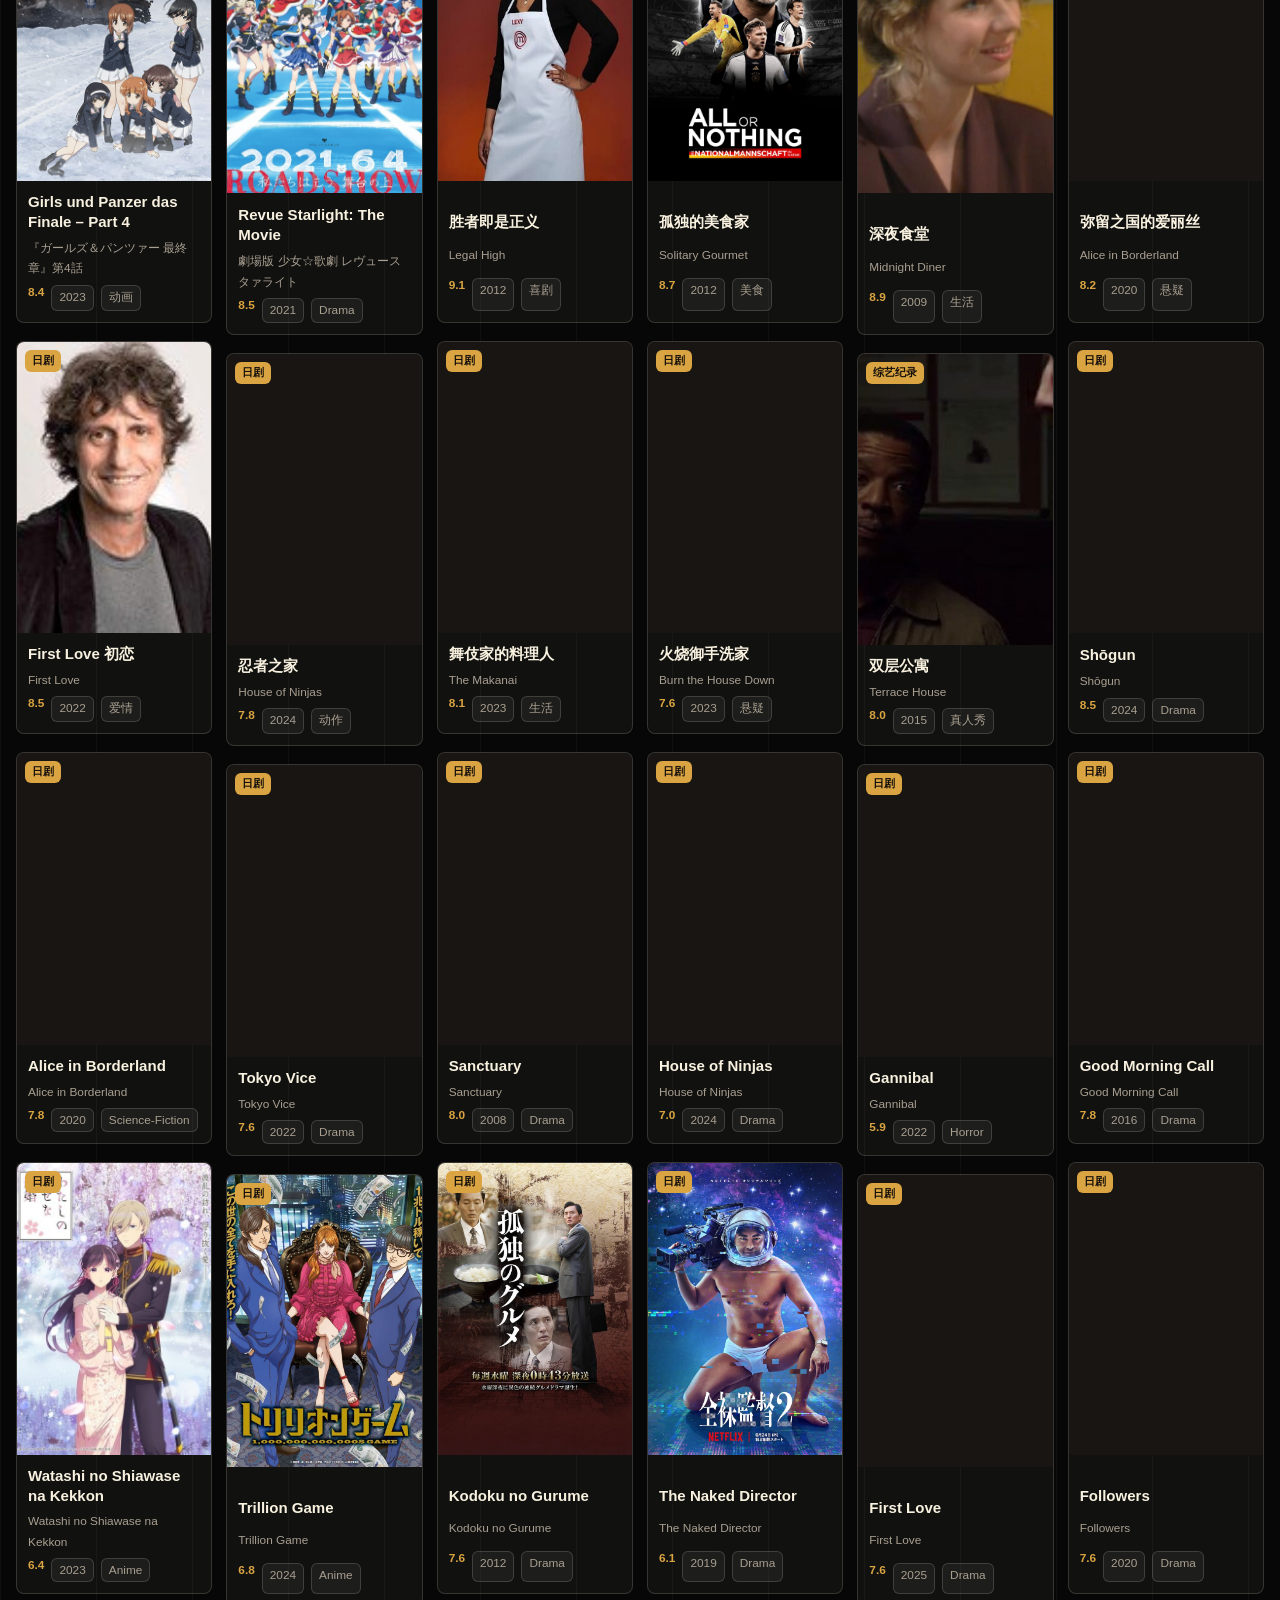
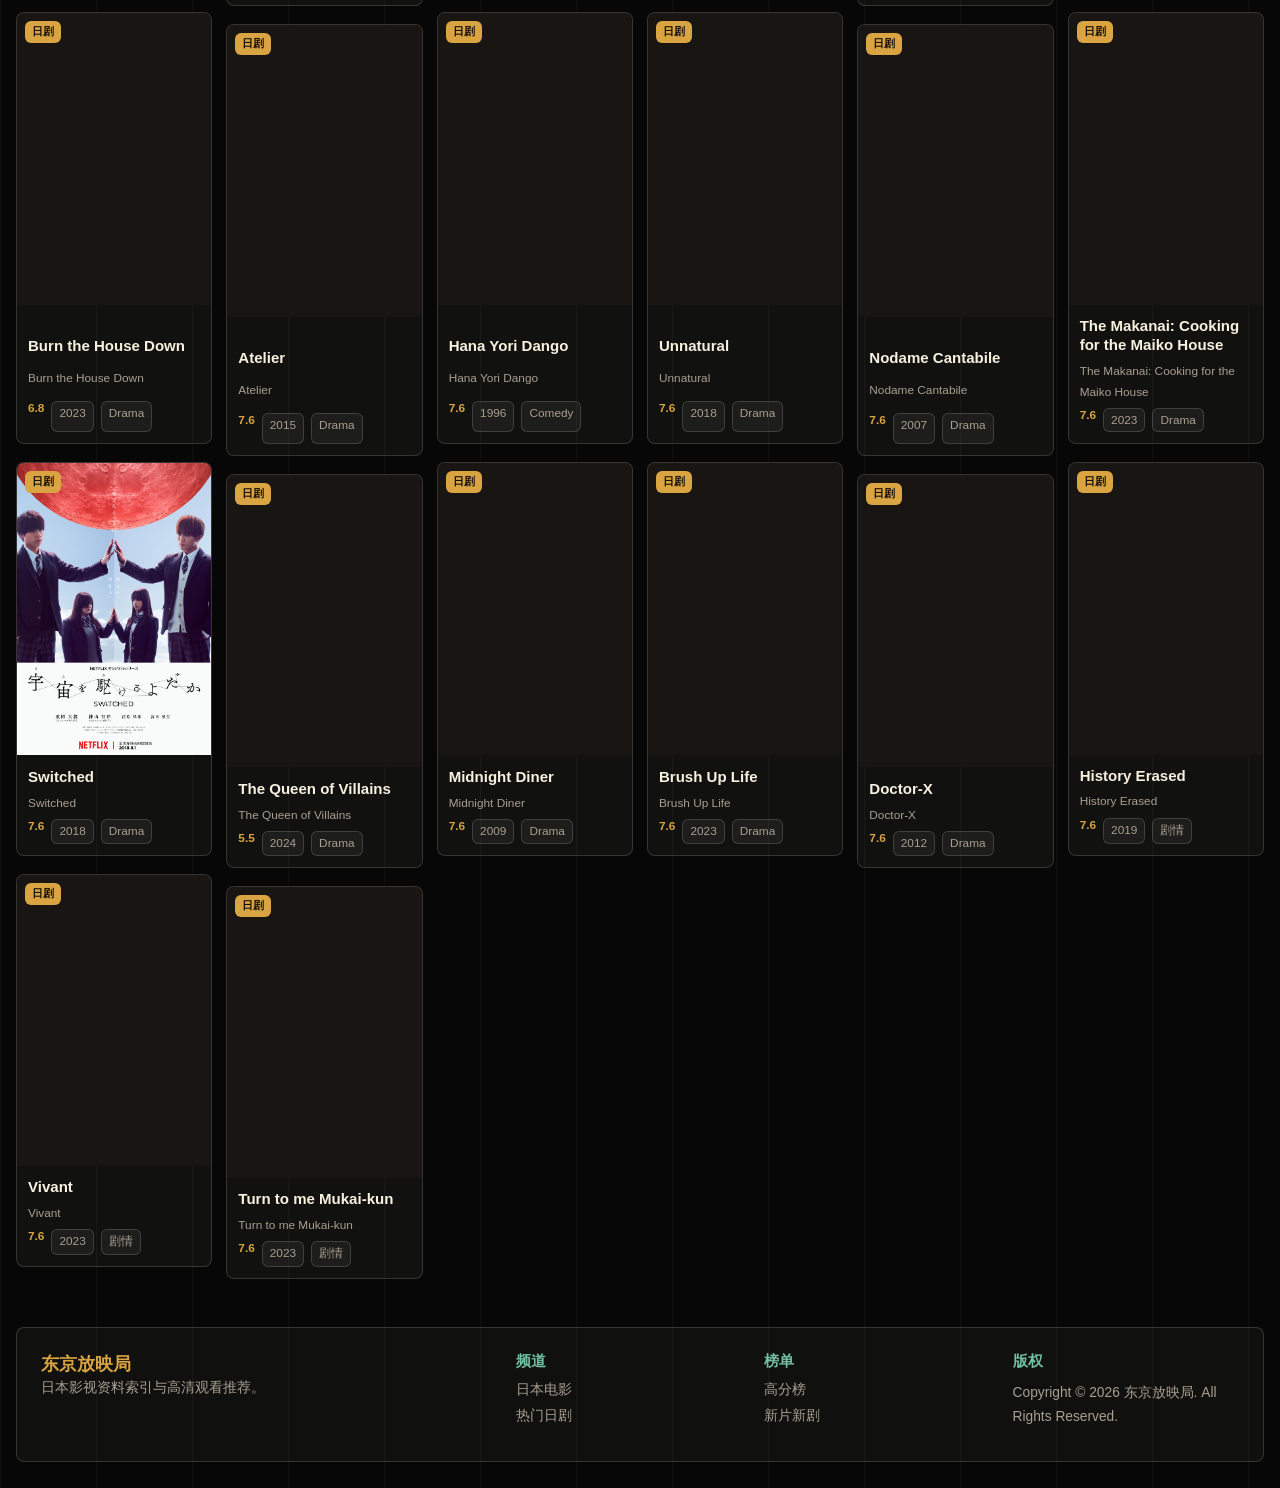
==== commit 88409d37: "Use real local posters and distinct layout" ====
--- a/library.html
+++ b/library.html
@@ -53,6 +53,7 @@
       <div><h3>榜单</h3><a href="./library.html?sort=score">高分榜</a><a href="./library.html?sort=year">新片新剧</a></div>
       <div><h3>版权</h3><p>Copyright © 2026 东京放映局. All Rights Reserved.</p></div>
     </footer>
-    <script src="./app.js?v=20260707-localposters"></script>
+    <script src="./items.js?v=20260707-realposters"></script>
+    <script src="./app.js?v=20260707-realposters"></script>
   </body>
 </html>
--- a/styles.css
+++ b/styles.css
@@ -1,15 +1,15 @@
 :root {
   color-scheme: dark;
   font-family: "Microsoft YaHei UI", "PingFang SC", "Noto Sans SC", Arial, sans-serif;
-  --bg: #0a0807;
-  --ink: #fff8e8;
-  --soft: #b6a891;
-  --line: rgba(255, 248, 232, .15);
-  --panel: #15100d;
-  --panel2: #211812;
-  --gold: #e8b650;
-  --red: #c74332;
-  --green: #67b58b;
+  --bg: #070707;
+  --ink: #f8f1df;
+  --soft: #a99f90;
+  --line: rgba(248, 241, 223, .16);
+  --panel: #111111;
+  --panel2: #191512;
+  --gold: #d9a441;
+  --red: #b82424;
+  --green: #72c2a1;
 }
 
 * { box-sizing: border-box; }
@@ -19,8 +19,9 @@
   min-height: 100vh;
   color: var(--ink);
   background:
-    linear-gradient(180deg, rgba(232,182,80,.12), transparent 440px),
-    repeating-linear-gradient(90deg, rgba(255,248,232,.035) 0 1px, transparent 1px 78px),
+    radial-gradient(circle at 18% 8%, rgba(184,36,36,.18), transparent 34%),
+    linear-gradient(180deg, rgba(217,164,65,.11), transparent 420px),
+    repeating-linear-gradient(90deg, rgba(248,241,223,.035) 0 1px, transparent 1px 96px),
     var(--bg);
 }
 a { color: inherit; text-decoration: none; }
@@ -35,10 +36,10 @@
   grid-template-columns: auto minmax(0, 1fr);
   gap: 24px;
   align-items: center;
-  min-height: 76px;
+  min-height: 82px;
   padding: 0 clamp(16px, 4vw, 56px);
   border-bottom: 1px solid var(--line);
-  background: rgba(10, 8, 7, .9);
+  background: rgba(7, 7, 7, .88);
   backdrop-filter: blur(18px);
 }
 .mark { display: grid; gap: 2px; white-space: nowrap; }
@@ -50,18 +51,22 @@
 
 .hero {
   width: min(1440px, calc(100% - 32px));
-  margin: 26px auto 0;
-  display: grid;
-  grid-template-columns: minmax(320px, .95fr) minmax(280px, .62fr) minmax(320px, .9fr);
-  gap: 14px;
+  margin: 22px auto 0;
+  display: grid;
+  grid-template-columns: minmax(320px, .8fr) minmax(260px, .48fr) minmax(360px, .72fr);
+  gap: 0;
+  border: 1px solid var(--line);
+  border-radius: 8px;
+  overflow: hidden;
+  background: rgba(248,241,223,.035);
 }
 .hero-copy,.screen-card,.showtime,.rank,.filters,.detail-copy {
-  border: 1px solid var(--line);
-  border-radius: 8px;
-  background: linear-gradient(135deg, rgba(255,248,232,.07), rgba(255,248,232,.025));
-  box-shadow: 0 24px 80px rgba(0,0,0,.28);
-}
-.hero-copy { min-height: 420px; display: grid; align-content: center; padding: clamp(24px, 5vw, 54px); }
+  border: 0;
+  border-radius: 0;
+  background: transparent;
+  box-shadow: none;
+}
+.hero-copy { min-height: 460px; display: grid; align-content: center; padding: clamp(26px, 5vw, 64px); border-right: 1px solid var(--line); }
 .overline { margin-bottom: 10px; color: var(--green); font-size: .72rem; font-weight: 950; text-transform: uppercase; letter-spacing: 0; }
 h1 { margin-bottom: 14px; font-size: clamp(2.15rem, 4.7vw, 4.9rem); line-height: 1.02; letter-spacing: 0; }
 h2 { margin-bottom: 0; font-size: clamp(1.35rem, 2.2vw, 2.35rem); line-height: 1.14; }
@@ -71,7 +76,7 @@
 .button.gold { color: #16100c; background: var(--gold); border-color: var(--gold); }
 .button.line { color: var(--gold); background: rgba(232,182,80,.08); }
 
-.screen-card { min-height: 420px; overflow: hidden; }
+.screen-card { min-height: 460px; overflow: hidden; border-right: 1px solid var(--line); background: #050505; }
 .screen-card a { position: relative; display: block; width: 100%; height: 100%; }
 .screen-card img { width: 100%; height: 100%; object-fit: cover; }
 .screen-card span {
@@ -84,25 +89,25 @@
   padding: 12px;
   border: 1px solid var(--line);
   border-radius: 8px;
-  background: rgba(10,8,7,.82);
+  background: rgba(7,7,7,.86);
   backdrop-filter: blur(12px);
 }
 .screen-card b { font-size: 1.04rem; }
 .screen-card em { color: var(--gold); font-style: normal; font-weight: 950; }
-.showtime { padding: 14px; }
+.showtime { padding: 18px; }
 #showtimeList,.feature-list { display: grid; gap: 10px; }
 .feature {
   display: grid;
-  grid-template-columns: 76px 1fr auto;
+  grid-template-columns: 34px 72px 1fr auto;
   gap: 12px;
   align-items: center;
   min-height: 104px;
-  padding: 9px;
-  border: 1px solid var(--line);
-  border-radius: 8px;
-  background: rgba(255,248,232,.045);
-}
-.feature img { width: 76px; aspect-ratio: 2/3; object-fit: cover; border-radius: 6px; }
+  padding: 10px 0;
+  border-bottom: 1px solid var(--line);
+  background: transparent;
+}
+.feature strong { color: var(--red); font-size: .82rem; font-weight: 950; }
+.feature img { width: 72px; aspect-ratio: 2/3; object-fit: cover; border-radius: 6px; }
 .feature b,.feature small { display: block; }
 .feature small { margin-top: 6px; font-size: .78rem; }
 .feature em { color: var(--gold); font-style: normal; font-weight: 950; }
@@ -115,15 +120,14 @@
 .ticket-row {
   display: grid;
   grid-template-columns: repeat(4, minmax(0,1fr));
-  gap: 0;
-  margin-top: 16px;
-  border: 1px solid var(--line);
-  border-radius: 8px;
-  overflow: hidden;
-  background: rgba(255,248,232,.035);
-}
-.ticket-row a { min-height: 108px; display: grid; align-content: center; gap: 5px; padding: 18px; border-right: 1px dashed rgba(232,182,80,.35); }
-.ticket-row a:last-child { border-right: 0; }
+  gap: 10px;
+  margin-top: 18px;
+  border: 1px solid var(--line);
+  border-radius: 8px;
+  padding: 10px;
+  background: rgba(248,241,223,.035);
+}
+.ticket-row a { min-height: 104px; display: grid; align-content: center; gap: 5px; padding: 16px; border: 1px dashed rgba(217,164,65,.32); border-radius: 8px; background: rgba(0,0,0,.18); }
 .ticket-row span { color: var(--red); font-weight: 950; }
 .ticket-row b { color: var(--gold); }
 .ticket-row em { color: var(--soft); font-style: normal; font-size: .84rem; }
@@ -132,8 +136,8 @@
 .section.tight { padding-top: 20px; }
 .section-head { display: flex; justify-content: space-between; align-items: end; gap: 16px; margin-bottom: 18px; }
 .section-head a { color: var(--gold); font-weight: 950; }
-.split { display: grid; grid-template-columns: minmax(0, 1.1fr) minmax(310px, .72fr); gap: 18px; }
-.rank { align-self: start; padding: 20px; }
+.split { display: grid; grid-template-columns: minmax(0, 1.15fr) minmax(310px, .58fr); gap: 22px; }
+.rank { align-self: start; padding: 20px; border: 1px solid var(--line); border-radius: 8px; background: rgba(248,241,223,.035); }
 .rank ol { list-style: none; margin: 18px 0 0; padding: 0; display: grid; gap: 9px; counter-reset: rank; }
 .rank li { counter-increment: rank; }
 .rank a { min-height: 48px; display: grid; grid-template-columns: 34px 1fr auto; align-items: center; gap: 10px; padding: 8px; border-radius: 8px; background: rgba(255,248,232,.05); }
@@ -142,10 +146,11 @@
 
 .poster-grid {
   display: grid;
-  grid-template-columns: repeat(auto-fill, minmax(150px, 1fr));
-  gap: 13px;
-}
-.poster-card { border: 1px solid var(--line); border-radius: 8px; overflow: hidden; background: rgba(255,248,232,.045); }
+  grid-template-columns: repeat(auto-fill, minmax(168px, 1fr));
+  gap: 18px 14px;
+}
+.poster-card { border: 1px solid var(--line); border-radius: 8px; overflow: hidden; background: rgba(248,241,223,.045); }
+.poster-card:nth-child(6n+2),.poster-card:nth-child(6n+5) { transform: translateY(12px); }
 .poster-card a { display: grid; height: 100%; }
 .poster { position: relative; aspect-ratio: 2/3; overflow: hidden; background: var(--panel2); }
 .poster img { width: 100%; height: 100%; object-fit: cover; transition: transform .25s ease; }
@@ -158,17 +163,20 @@
 .meta b { color: var(--gold); }
 .meta em,.count,.detail-meta span { padding: 4px 7px; border: 1px solid var(--line); border-radius: 6px; font-style: normal; background: rgba(255,248,232,.05); }
 
-.filters { margin-top: 20px; padding: 12px; display: flex; flex-wrap: wrap; gap: 10px; border: 1px solid var(--line); border-radius: 8px; background: rgba(255,248,232,.04); }
+.filters { margin-top: 20px; padding: 12px; display: flex; flex-wrap: wrap; gap: 10px; border: 1px solid var(--line); border-radius: 8px; background: rgba(248,241,223,.04); }
 .filters button,.filters select { min-height: 38px; padding: 0 12px; color: var(--ink); border: 1px solid var(--line); border-radius: 8px; background: var(--panel); font: inherit; font-weight: 900; }
 
 .detail {
-  width: min(1180px, calc(100% - 32px));
+  width: min(1240px, calc(100% - 32px));
   margin: 34px auto 0;
   display: grid;
-  grid-template-columns: minmax(220px, 340px) minmax(0,1fr);
-  gap: 18px;
-}
-.detail-poster { border: 1px solid var(--line); border-radius: 8px; overflow: hidden; background: var(--panel2); }
+  grid-template-columns: minmax(240px, 390px) minmax(0,1fr);
+  gap: 0;
+  border: 1px solid var(--line);
+  border-radius: 8px;
+  overflow: hidden;
+}
+.detail-poster { border-right: 1px solid var(--line); overflow: hidden; background: var(--panel2); }
 .detail-poster img { width: 100%; aspect-ratio: 2/3; object-fit: cover; }
 .detail-copy { display: grid; align-content: center; padding: clamp(22px, 5vw, 48px); }
 .origin { color: var(--gold); font-weight: 900; }
@@ -184,7 +192,7 @@
   gap: 22px;
   border: 1px solid var(--line);
   border-radius: 8px;
-  background: rgba(255,248,232,.04);
+  background: rgba(248,241,223,.04);
 }
 .footer strong { color: var(--gold); font-size: 1.12rem; }
 .footer h3 { margin: 0 0 10px; color: var(--green); font-size: .92rem; }
@@ -194,8 +202,9 @@
   .cinema-header,.hero,.split,.detail { grid-template-columns: 1fr; }
   .cinema-header { padding: 14px 16px; }
   .nav { justify-content: start; }
-  .hero-copy,.screen-card { min-height: 330px; }
+  .hero-copy,.screen-card { min-height: 330px; border-right: 0; border-bottom: 1px solid var(--line); }
   .ticket-row,.footer { grid-template-columns: repeat(2,minmax(0,1fr)); }
+  .poster-card:nth-child(6n+2),.poster-card:nth-child(6n+5) { transform: none; }
 }
 @media (max-width: 640px) {
   .poster-grid { grid-template-columns: repeat(2,minmax(0,1fr)); }
